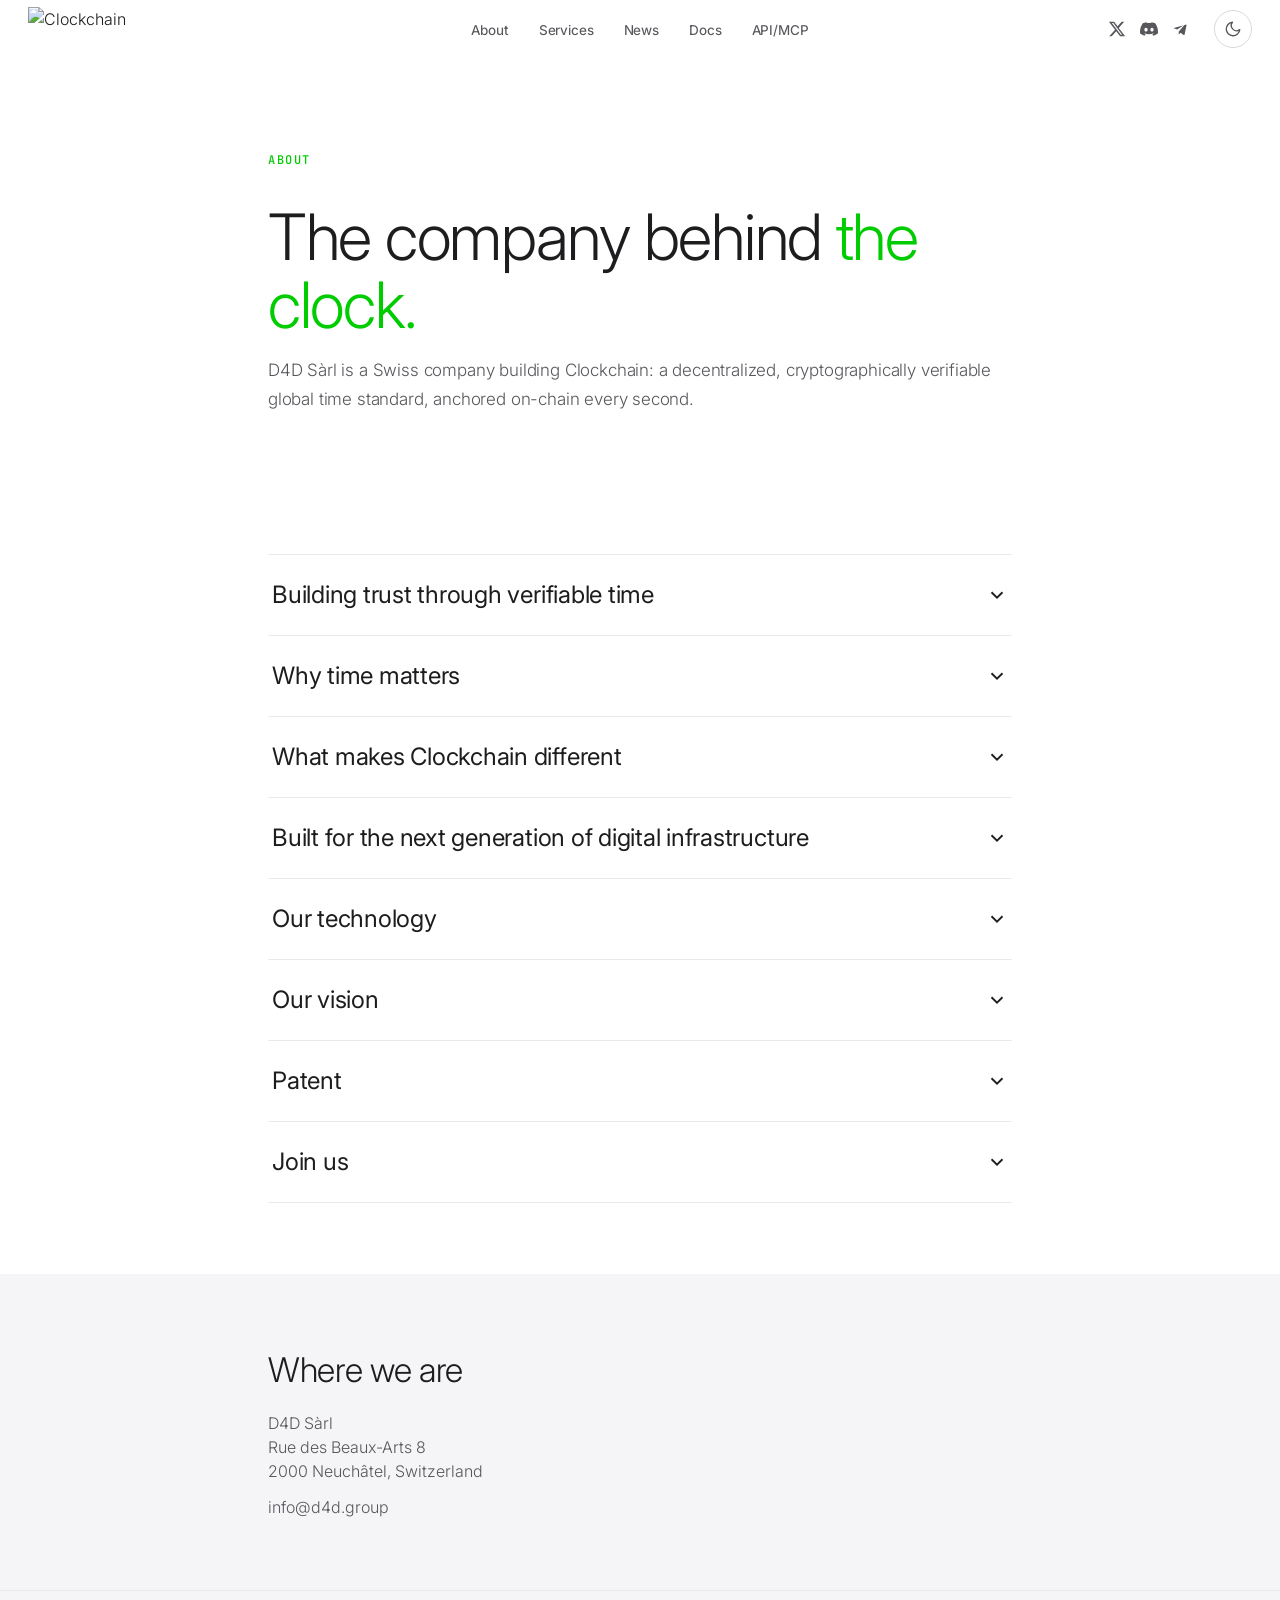
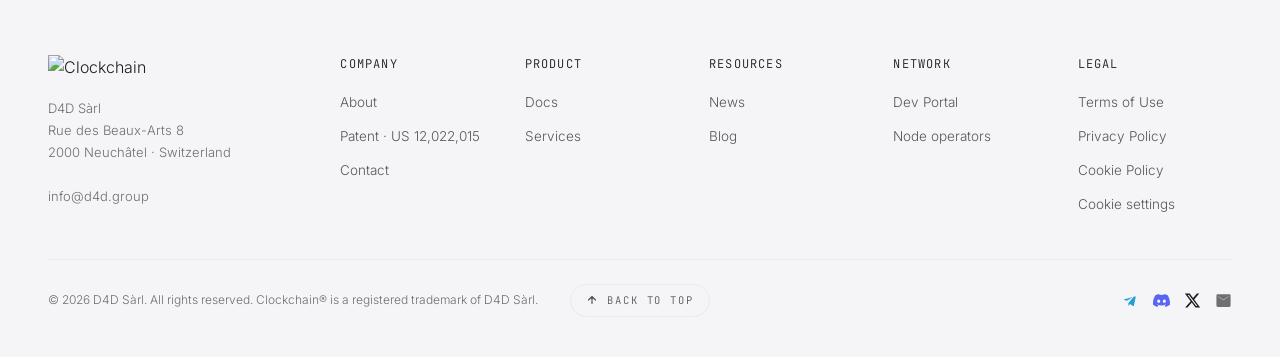
==== about.html @ 9542631b "Mobile: theme toggle moves into hamburger menu (header button hidden <861px, synced menu row above s" ====
<!DOCTYPE html>
<html lang="en" data-variant="daylight" data-accent="bright" data-font="inter" data-bodyfont="inter" data-headweight="light" data-bodyweight="light" data-density="comfortable">
<head>
  <meta charset="UTF-8" />
  <meta name="viewport" content="width=device-width, initial-scale=1.0" />
  <title>About · Clockchain</title>
  <meta name="description" content="About D4D Sàrl and Clockchain: a Swiss company building the world's first verifiable global time network. Patent US 12,022,015." />
  <link rel="icon" type="image/png" sizes="32x32" href="assets/favicon-32.png" />
  <link rel="icon" type="image/png" sizes="512x512" href="assets/favicon-512.png" />
  <link rel="apple-touch-icon" href="assets/apple-touch-icon.png" />
  <link rel="preconnect" href="https://fonts.googleapis.com" />
  <link rel="preconnect" href="https://fonts.gstatic.com" crossorigin />
  <link href="https://fonts.googleapis.com/css2?family=Space+Grotesk:wght@400;500;600;700&family=Inter:wght@100;200;300;400;500;600&family=JetBrains+Mono:wght@400;500&display=swap" rel="stylesheet" />
  <link rel="stylesheet" href="styles.css?v=3" />
  <link rel="stylesheet" href="site.css?v=16" />
  <script>window.CC_GA_ID = 'G-56GW11EBX3';</script>
  <script>(function(){try{var t=localStorage.getItem('cc-theme');if(t==='eclipse'||t==='daylight'){document.documentElement.setAttribute('data-variant',t);}}catch(e){}})();</script>

</head>
<body>

  <a class="skip-link" href="#main-content">Skip to main content</a>

  <div id="site-nav"></div>

  <main id="main-content" tabindex="-1">

    <section class="about-hero">
      <div class="container">
        <span class="tag">About</span>
        <h1>The company behind <em>the clock.</em></h1>
        <p class="body-lg">D4D Sàrl is a Swiss company building Clockchain: a decentralized, cryptographically verifiable global time standard, anchored on-chain every second.</p>
      </div>
    </section>

    <!-- ===== ABOUT: expandable sections (R2 #11, from About Clockchain.docx) ===== -->
    <section class="about-acc-wrap reveal">
      <div class="container">
        <div class="about-acc-list">

          <details class="about-acc">
            <summary><span class="about-acc-title">Building trust through verifiable time</span><svg class="about-acc-chev" viewBox="0 0 24 24" aria-hidden="true"><path d="M6 9l6 6 6-6"/></svg></summary>
            <div class="about-acc-body">
              <p class="lead">Every digital system depends on one assumption: that time is accurate.</p>
              <p>From financial transactions and AI decision-making to digital evidence and smart contract execution, timestamps determine the order of events, establish accountability, and enable trust. Yet today's digital infrastructure relies on fragmented and often unverifiable time sources that can drift, be manipulated, or become inconsistent across systems.</p>
              <p>Clockchain was created to solve this challenge.</p>
              <p>Clockchain is pioneering a new category of digital infrastructure: a decentralized, blockchain-based global time network that provides a cryptographically verifiable, independently auditable proof of time. By combining multiple trusted global time references with decentralized consensus, Clockchain creates a resilient, tamper-resistant time standard that organizations can trust for their most critical applications.</p>
              <p>Our mission is simple: to establish a universally trusted standard for verifiable time.</p>
            </div>
          </details>

          <details class="about-acc">
            <summary><span class="about-acc-title">Why time matters</span><svg class="about-acc-chev" viewBox="0 0 24 24" aria-hidden="true"><path d="M6 9l6 6 6-6"/></svg></summary>
            <div class="about-acc-body">
              <p class="lead">Nearly every digital interaction depends on the integrity of time.</p>
              <p>Every financial trade, AI decision, software log, blockchain transaction, sensor reading, and legal record relies on timestamps to determine when something occurred. If those timestamps are inaccurate, inconsistent, or vulnerable to manipulation, the integrity of the entire system can be compromised.</p>
              <p>Traditional timestamping methods often depend on centralized servers or individual system clocks. These approaches can introduce inconsistencies, create single points of failure, and make independent verification difficult.</p>
              <p>As artificial intelligence, autonomous systems, digital finance, and interconnected infrastructure continue to expand, trustworthy time is becoming as fundamental as secure identity and reliable networking.</p>
              <p>Clockchain was built to provide that foundation.</p>
            </div>
          </details>

          <details class="about-acc">
            <summary><span class="about-acc-title">What makes Clockchain different</span><svg class="about-acc-chev" viewBox="0 0 24 24" aria-hidden="true"><path d="M6 9l6 6 6-6"/></svg></summary>
            <div class="about-acc-body">
              <p class="lead">Clockchain introduces a new approach to trusted time.</p>
              <p>Rather than relying on a single authority, Clockchain continuously aggregates multiple independent, trusted time sources and establishes a unified network time through decentralized consensus. The resulting timestamp is permanently recorded on the Clockchain Network, creating an immutable and independently verifiable proof of when an event occurred.</p>
              <p>This approach delivers:</p>
              <ul class="about-list">
                <li>Independent verification of time</li>
                <li>Tamper-resistant timestamp records</li>
                <li>Cryptographic proof of event ordering</li>
                <li>High availability through decentralized architecture</li>
                <li>Transparent, auditable historical records</li>
                <li>A common time reference across organizations and jurisdictions</li>
              </ul>
              <p>Clockchain is designed to complement, not replace, existing time synchronization technologies by adding a layer of verifiable trust.</p>
            </div>
          </details>

          <details class="about-acc">
            <summary><span class="about-acc-title">Built for the next generation of digital infrastructure</span><svg class="about-acc-chev" viewBox="0 0 24 24" aria-hidden="true"><path d="M6 9l6 6 6-6"/></svg></summary>
            <div class="about-acc-body">
              <p class="lead">Verifiable time has applications across virtually every industry where trust, ordering, and auditability matter.</p>
              <p>Clockchain is designed to support:</p>
              <ul class="about-list about-list-2">
                <li>Artificial Intelligence and autonomous agents</li>
                <li>Financial services and capital markets</li>
                <li>Blockchain and Web3 applications</li>
                <li>Smart contract scheduling and execution</li>
                <li>Digital asset authentication</li>
                <li>Enterprise audit and compliance</li>
                <li>Critical infrastructure</li>
                <li>Robotics and industrial automation</li>
                <li>Internet of Things (IoT)</li>
                <li>Cybersecurity and digital forensics</li>
                <li>Government and public sector systems</li>
                <li>Supply chain and logistics</li>
              </ul>
              <p>As regulatory requirements continue to evolve, organizations are increasingly expected to maintain accurate records, traceability, and reliable audit evidence. Clockchain helps strengthen those capabilities by providing independently verifiable timestamps that can enhance existing logging and recordkeeping systems.</p>
            </div>
          </details>

          <details class="about-acc">
            <summary><span class="about-acc-title">Our technology</span><svg class="about-acc-chev" viewBox="0 0 24 24" aria-hidden="true"><path d="M6 9l6 6 6-6"/></svg></summary>
            <div class="about-acc-body">
              <p class="lead">Clockchain's patented technology combines decentralized consensus with trusted global time references to produce a continuously verifiable network time.</p>
              <p>Key capabilities include:</p>
              <ul class="about-list">
                <li>Blockchain-based proof of time</li>
                <li>Timestamp generation every second</li>
                <li>Immutable Layer 2 event logging</li>
                <li>APIs for enterprise integration</li>
                <li>Smart contract scheduling</li>
                <li>Scalable architecture for high-volume timestamp verification</li>
                <li>Cryptographically verifiable audit records</li>
              </ul>
              <p>Together, these capabilities enable developers and enterprises to incorporate trusted time directly into their applications and workflows.</p>
            </div>
          </details>

          <details class="about-acc">
            <summary><span class="about-acc-title">Our vision</span><svg class="about-acc-chev" viewBox="0 0 24 24" aria-hidden="true"><path d="M6 9l6 6 6-6"/></svg></summary>
            <div class="about-acc-body">
              <p class="lead">The internet standardized communication. Blockchains standardized decentralized trust. Clockchain seeks to standardize verifiable time.</p>
              <p>We believe trustworthy time will become foundational infrastructure for the next generation of AI, finance, autonomous systems, and digital governance. As these technologies become more interconnected, organizations will require a shared, independently verifiable understanding of when events occurred, not simply a timestamp generated by an individual device or server, but one that can be validated long after the event itself.</p>
              <p>Our vision is a digital world in which every critical event can be independently verified&mdash;when it happened and in what order.</p>
            </div>
          </details>

          <details class="about-acc" id="patent">
            <summary><span class="about-acc-title">Patent</span><svg class="about-acc-chev" viewBox="0 0 24 24" aria-hidden="true"><path d="M6 9l6 6 6-6"/></svg></summary>
            <div class="about-acc-body">
              <p>Clockchain's method for producing a verifiable, immutable, blockchain-native time standard is patented.</p>
              <div class="patent-card">
                <div><span class="cw-label">United States Patent</span><span class="mono">US 12,022,015</span></div>
                <div><span class="cw-label">Title</span><span>Method for distributed and secure timekeeping</span></div>
                <div><span class="cw-label">Granted</span><span>June 2024</span></div>
              </div>
            </div>
          </details>

          <details class="about-acc">
            <summary><span class="about-acc-title">Join us</span><svg class="about-acc-chev" viewBox="0 0 24 24" aria-hidden="true"><path d="M6 9l6 6 6-6"/></svg></summary>
            <div class="about-acc-body">
              <p>Whether you're building AI systems, financial platforms, blockchain applications, enterprise software, or mission-critical infrastructure, Clockchain provides the confidence that comes from knowing not only what happened, but exactly when it happened.</p>
              <p>We invite developers, enterprises, researchers, validators, and technology partners to join us as we build the future of trusted digital time.</p>
              <p class="about-join-cta"><a class="btn btn-primary" href="#" data-contact>Talk to the team<svg viewBox="0 0 24 24" aria-hidden="true"><path d="M5 12h14M13 6l6 6-6 6"/></svg></a></p>
            </div>
          </details>

        </div>
      </div>
    </section>

    <section class="about-band alt reveal">
      <div class="container">
        <h2>Where we are</h2>
        <p>D4D Sàrl<br />Rue des Beaux-Arts 8<br />2000 Neuchâtel, Switzerland</p>
        <p><a href="mailto:info@d4d.group">info@d4d.group</a></p>
      </div>
    </section>

  </main>

  <div id="site-footer"></div>

  <script src="components.js?v=2"></script>
  <script src="app.js?v=3"></script>
  <script src="contact.js?v=1"></script>
  <script src="consent.js?v=1"></script>
  <script>(function(){function openHash(){if(!location.hash)return;var el=document.getElementById(location.hash.slice(1));if(el&&el.tagName==='DETAILS'){el.open=true;el.scrollIntoView();}}openHash();window.addEventListener('hashchange',openHash);})();</script>
</body>
</html>
---- styles.css ----
/* ============================================================
   Clockchain — Merged
   Reference site's clean Apple-style layout & spacing
   + Clockchain brand (green marks, real content)
   Variant-aware: daylight (light) / eclipse (dark) / hybrid
   ============================================================ */

*,*::before,*::after{box-sizing:border-box;margin:0;padding:0;}

:root{
  /* ---- Brand constants ---- */
  --brand-green:#00cc00;            /* Clockchain logo mark green (matches assets/clockchain-logo) */
  --forest:#2d7a4f;                 /* reference refined green */
  --forest-mid:#3a9e65;

  /* ---- Accent (overridable by data-accent) ---- */
  --accent:var(--brand-green);
  --accent-soft:color-mix(in oklab, var(--accent), transparent 90%);
  --accent-line:color-mix(in oklab, var(--accent), transparent 70%);

  /* ---- Compatibility aliases (used by blog article page) ---- */
  --acc:var(--accent);
  --bg-elev:var(--surface-2);

  /* ---- Type (overridable by data-font) ---- */
  --f-display:'Space Grotesk', ui-sans-serif, system-ui, sans-serif;
  --f-body:'Inter', ui-sans-serif, system-ui, sans-serif;
  --f-mono:'JetBrains Mono', ui-monospace, 'SF Mono', Menlo, monospace;

  /* ---- Section rhythm (overridable by data-density) ---- */
  --band:clamp(72px,8vw,120px);
  --band-sm:clamp(48px,5.5vw,76px);

  /* ---- DAYLIGHT palette (default) ---- */
  --bg:#ffffff;
  --bg-alt:#f5f5f7;
  --surface:#ffffff;
  --surface-2:#f5f5f7;
  --ink:#1d1d1f;                    /* dark-band background */
  --fg:#1d1d1f;
  --fg-2:#6e6e73;
  --fg-3:#86868b;
  --line:#e9e9ee;
  --line-2:#d8d8df;
  --grid-line:rgba(0,0,0,0.035);
  --shadow:0 1px 2px rgba(0,0,0,.04), 0 12px 40px -24px rgba(0,0,0,.25);
  --glass:rgba(255,255,255,0.72);
  --globe-grid:var(--accent);
  --globe-line:var(--accent);
  --globe-land:#5aa5e1;
  --globe-base:#1d1d1f;
  color-scheme:light;
}

/* ===== Accent options ===== */
:root[data-accent="bright"]{ --accent:var(--brand-green); }   /* exact logo green #00cc00 (bright) */
:root[data-accent="forest"]{ --accent:#0a9d44; }              /* slightly darker, refined green (default) */
:root[data-accent="emerald"]{ --accent:#0a9d6e; }             /* deeper emerald */

/* ===== Font options ===== */
:root[data-font="grotesk"]{ --f-display:'Space Grotesk', ui-sans-serif, system-ui, sans-serif; }
:root[data-font="inter"]{   --f-display:'Inter', ui-sans-serif, system-ui, sans-serif; }
:root[data-bodyfont="inter"]{   --f-body:'Inter', ui-sans-serif, system-ui, sans-serif; }
:root[data-bodyfont="grotesk"]{ --f-body:'Space Grotesk', ui-sans-serif, system-ui, sans-serif; }

/* ===== Body weight (Tweaks): Regular / Light / Thin — body copy only ===== */
:root[data-bodyweight="thin"]  p,
:root[data-bodyweight="thin"]  li,
:root[data-bodyweight="thin"]  body{ font-weight:100 !important; }
:root[data-bodyweight="light"] p,
:root[data-bodyweight="light"] li,
:root[data-bodyweight="light"] body{ font-weight:300 !important; }

/* ===== Headline weight (Tweaks): Regular / Light / Thin — headings only ===== */
:root[data-headweight="thin"]  h1, :root[data-headweight="thin"]  h2,
:root[data-headweight="thin"]  h3, :root[data-headweight="thin"]  h4,
:root[data-headweight="thin"]  h5, :root[data-headweight="thin"]  h6,
:root[data-headweight="thin"]  .h2, :root[data-headweight="thin"]  .hero-title,
:root[data-headweight="thin"]  .feature-cell-title, :root[data-headweight="thin"]  .step-title,
:root[data-headweight="thin"]  .svc-q, :root[data-headweight="thin"]  .pg-teaser-title{ font-weight:100 !important; }
:root[data-headweight="light"] h1, :root[data-headweight="light"] h2,
:root[data-headweight="light"] h3, :root[data-headweight="light"] h4,
:root[data-headweight="light"] h5, :root[data-headweight="light"] h6,
:root[data-headweight="light"] .h2, :root[data-headweight="light"] .hero-title,
:root[data-headweight="light"] .feature-cell-title, :root[data-headweight="light"] .step-title,
:root[data-headweight="light"] .svc-q, :root[data-headweight="light"] .pg-teaser-title{ font-weight:300 !important; }

/* ===== Density ===== */
:root[data-density="compact"]{ --band:clamp(52px,5.5vw,84px); --band-sm:clamp(36px,4vw,56px); }
:root[data-density="airy"]{ --band:clamp(96px,11vw,168px); --band-sm:clamp(64px,7vw,104px); }

/* ===== ECLIPSE palette (dark) ===== */
:root[data-variant="eclipse"]{
  --bg:oklch(0.13 0.012 150);
  --bg-alt:oklch(0.16 0.013 150);
  --surface:oklch(0.18 0.013 150);
  --surface-2:oklch(0.21 0.014 150);
  --ink:oklch(0.08 0.012 150);
  --fg:oklch(0.97 0.005 145);
  --fg-2:oklch(0.74 0.01 145);
  --fg-3:oklch(0.56 0.012 145);
  --line:oklch(1 0 0 / 0.09);
  --line-2:oklch(1 0 0 / 0.16);
  --grid-line:rgba(255,255,255,0.04);
  --shadow:0 1px 2px rgba(0,0,0,.4), 0 24px 60px -30px rgba(0,0,0,.8);
  --glass:oklch(0.2 0.013 150 / 0.6);
  --globe-grid:#3a4a44;
  --globe-land:#4f7d68;
  --globe-base:#0a0a0a;
  --accent:var(--brand-green);
  color-scheme:dark;
}
:root[data-variant="eclipse"][data-accent="forest"]{ --accent:#1fb55a; }
:root[data-variant="eclipse"][data-accent="emerald"]{ --accent:#1fc78c; }

/* ===== HYBRID: light base, but statement + how-it-works + sectors go dark (true blend) ===== */
:root[data-hybrid] .statement,
:root[data-hybrid] .how,
:root[data-hybrid] .sectors{
  --bg:var(--ink);--bg-alt:var(--ink);--surface:rgba(255,255,255,0.04);
  --fg:#fff;--fg-2:rgba(255,255,255,0.62);--fg-3:rgba(255,255,255,0.42);
  --line:rgba(255,255,255,0.1);--line-2:rgba(255,255,255,0.16);
  background:var(--ink);color:#fff;
}
:root[data-hybrid] .statement p .muted,
:root[data-hybrid] .how .h2 em{color:var(--accent);}

/* ===== EMBED MODE: fixed hero height so the document height can't feed back into the iframe height (compare view) ===== */
:root[data-embed] .hero{min-height:0;height:720px;}

html{scroll-behavior:smooth;}
body{
  font-family:var(--f-body);
  background:var(--bg);
  color:var(--fg);
  -webkit-font-smoothing:antialiased;
  overflow-x:hidden;
  line-height:1.5;
  transition:background .4s ease, color .4s ease;
}
a{color:inherit;text-decoration:none;}
img,svg{display:block;max-width:100%;}
::selection{background:var(--accent);color:#fff;}

/* ============ Skip link (WCAG 2.4.1 Bypass Blocks) ============ */
.skip-link{
  position:fixed;
  top:14px;left:14px;
  /* fully off-screen above the viewport (incl. its own height + the 14px gap),
     but still focusable — not display:none / visibility:hidden */
  transform:translateY(calc(-100% - 28px));
  z-index:2000;
  padding:11px 20px;
  font-family:var(--f-display);
  font-size:14px;font-weight:600;letter-spacing:-0.01em;
  color:#fff;background:var(--accent);
  border-radius:10px;
  /* no shadow in the hidden state so nothing bleeds below the top edge */
  transition:transform .18s ease;
}
.skip-link:focus,
.skip-link:focus-visible{
  transform:translateY(0);
  box-shadow:0 8px 24px rgba(0,0,0,0.28);
  outline:2px solid #fff;outline-offset:2px;
}
/* main is a programmatic focus target only — no persistent focus ring */
main:focus{outline:none;}

/* ============ Scroll progress indicator ============ */
.scroll-progress{
  position:fixed;top:0;left:0;
  height:3px;width:100%;
  transform:scaleX(0);
  transform-origin:0 50%;
  background:var(--accent);
  z-index:3000;
  pointer-events:none;        /* never traps clicks / focus */
  will-change:transform;
}
@media (prefers-reduced-motion: no-preference){
  .scroll-progress{transition:transform .08s linear;}
}

/* ============ Layout ============ */
.container{max-width:1080px;margin:0 auto;padding:0 48px;}
.container-wide{max-width:1320px;margin:0 auto;padding:0 48px;}
section{width:100%;}

/* ============ NAV ============ */
.nav{
  position:fixed;top:0;left:0;right:0;z-index:200;
  height:58px;
  background:transparent;
  border-bottom:1px solid transparent;
  box-shadow:none;
  display:flex;align-items:center;justify-content:space-between;
  padding:0 28px;
  transition:background .4s ease, border-color .4s ease, box-shadow .4s ease, backdrop-filter .4s ease;
}
.nav.scrolled{
  background:color-mix(in oklab, var(--bg), transparent 20%);
  backdrop-filter:saturate(190%) blur(26px);
  -webkit-backdrop-filter:saturate(190%) blur(26px);
  border-bottom:1px solid color-mix(in oklab, var(--fg), transparent 90%);
  box-shadow:inset 0 1px 0 rgba(255,255,255,0.5), 0 10px 30px -18px rgba(0,0,0,0.45);
}
.nav-logo{display:flex;align-items:center;gap:9px;}
.nav-logo img{height:44px;width:auto;filter:none;transition:filter .4s ease;}
/* logo inverts to white only in dark eclipse mode */
:root[data-variant="eclipse"] .nav-logo img{filter:brightness(0) invert(1);}
:root[data-variant="eclipse"] .nav.scrolled .nav-logo img{filter:brightness(0) invert(1);}
.nav-links{
  display:flex;align-items:center;gap:30px;list-style:none;
  position:absolute;left:50%;transform:translateX(-50%);
}
.nav-links a{
  font-size:13.5px;font-weight:450;
  color:var(--fg-2);letter-spacing:-0.01em;
  text-shadow:none;
  transition:color .2s, text-shadow .2s;
}
.nav-links a:hover{color:var(--fg);}
/* light text over the dark eclipse page */
:root[data-variant="eclipse"] .nav:not(.scrolled) .nav-links a{color:rgba(255,255,255,0.86);}
:root[data-variant="eclipse"] .nav:not(.scrolled) .nav-links a:hover{color:#fff;}
/* light nav text while sitting over the dark video hero (top of page, before scroll);
   reverts to the default dark links once .scrolled (over the white page) */
.nav:not(.scrolled) .nav-links a{
  color:var(--fg-2);
  text-shadow:none;
}
.nav:not(.scrolled) .nav-links a:hover{color:var(--fg);}
.nav-right{display:flex;align-items:center;gap:18px;}

/* ===== Connect dropdown (replaces the loose social icons) ===== */
.nav-connect{position:relative;display:flex;align-items:center;}
.nav-connect-trigger{
  display:inline-flex;align-items:center;gap:6px;
  font-family:inherit;font-size:13.5px;font-weight:450;letter-spacing:-0.01em;
  color:var(--fg-2);background:transparent;cursor:pointer;
  border:0.5px solid var(--line-2);
  padding:7px 12px;border-radius:980px;
  transition:background .18s ease,color .18s ease,border-color .18s ease;
}
.nav-connect-trigger:hover{background:var(--bg-alt);color:var(--fg);}
.nav-connect-trigger .cx-chev{
  width:13px;height:13px;stroke:currentColor;fill:none;stroke-width:2.2;
  transition:transform .2s ease;
}
.nav-connect-trigger[aria-expanded="true"] .cx-chev{transform:rotate(180deg);}
.nav-connect-trigger[aria-expanded="true"]{background:var(--bg-alt);color:var(--fg);}
/* keep the trigger legible over the dark eclipse hero before scroll */
:root[data-variant="eclipse"] .nav:not(.scrolled) .nav-connect-trigger{
  color:rgba(255,255,255,0.86);border-color:rgba(255,255,255,0.24);
}
:root[data-variant="eclipse"] .nav:not(.scrolled) .nav-connect-trigger:hover{background:rgba(255,255,255,0.1);color:#fff;}

.nav-connect-menu{
  position:absolute;top:calc(100% + 8px);right:0;width:228px;
  background:var(--surface);border:0.5px solid var(--line-2);border-radius:14px;
  padding:6px;box-shadow:var(--shadow);
  display:flex;flex-direction:column;gap:2px;
  opacity:0;visibility:hidden;transform:translateY(-6px);
  transition:opacity .18s ease,transform .18s ease,visibility .18s;
  z-index:210;
}
.nav-connect.open .nav-connect-menu{opacity:1;visibility:visible;transform:none;}
.cx-item{
  display:flex;align-items:center;gap:10px;
  padding:9px 10px;border-radius:9px;
  color:var(--fg);text-decoration:none;
  transition:background .15s ease;
}
.cx-item:hover,.cx-item:focus-visible{background:var(--bg-alt);outline:none;}
.cx-item:focus-visible{box-shadow:0 0 0 2px var(--accent);}
.cx-ico{display:inline-flex;align-items:center;justify-content:center;width:20px;height:20px;flex:0 0 auto;}
.cx-ico svg{width:18px;height:18px;}
/* Community — emphasized */
.cx-community{background:rgba(0,198,39,0.10);}
.cx-community:hover,.cx-community:focus-visible{background:rgba(0,198,39,0.16);}
.cx-community .cx-ico svg{fill:none;stroke:#00A521;stroke-width:2;width:19px;height:19px;}
.cx-text{display:flex;flex-direction:column;line-height:1.25;}
.cx-title{font-size:13.5px;font-weight:500;color:var(--fg);}
.cx-sub{font-size:11.5px;color:var(--fg-3);}
.cx-divider{height:0.5px;background:var(--line-2);margin:4px 6px;}
/* social rows */
.cx-social .cx-label{font-size:13.5px;font-weight:450;color:var(--fg);flex:1 1 auto;}
.cx-social .cx-ico svg{fill:currentColor;}
.cx-x .cx-ico{color:var(--fg);}
.cx-discord .cx-ico{color:#4D5EEA;}
.cx-telegram .cx-ico{color:#1796D0;}
.cx-ext{width:13px;height:13px;stroke:var(--fg-3);fill:none;stroke-width:2;flex:0 0 auto;}

.nav-cta{
  display:inline-flex;align-items:center;gap:6px;
  font-size:13px;font-weight:500;
  color:#fff;background:var(--accent);
  padding:8px 16px;border-radius:980px;
  transition:transform .18s ease, filter .18s ease;
}
.nav-cta:hover{transform:translateY(-1px);filter:brightness(1.06);}
.nav-cta svg{width:13px;height:13px;stroke:currentColor;fill:none;stroke-width:2.4;}
/* ===== theme toggle (injected by app.js) ===== */
.nav-theme{display:inline-flex;align-items:center;justify-content:center;width:38px;height:38px;padding:0;border:1px solid var(--line-2);border-radius:50%;background:transparent;color:var(--fg-2);cursor:pointer;transition:color .2s ease,border-color .2s ease,background .2s ease;flex:0 0 auto;}
.nav-theme:hover{color:var(--fg);border-color:var(--accent);background:var(--accent-soft);}
.nav-theme svg{width:18px;height:18px;fill:none;stroke:currentColor;stroke-width:1.8;stroke-linecap:round;stroke-linejoin:round;}
.nav-theme svg circle{fill:none;}
:root[data-variant="eclipse"] .nav:not(.scrolled) .nav-theme{color:rgba(255,255,255,0.86);border-color:rgba(255,255,255,0.22);}
:root[data-variant="eclipse"] .nav:not(.scrolled) .nav-theme:hover{color:#fff;border-color:rgba(255,255,255,0.4);}
/* ===== use-case Go Now button row (R2 #6-8) ===== */
.uc-go-row{margin-top:16px;}
/* ===== mobile hamburger button ===== */
.nav-burger{display:none;width:42px;height:42px;border:none;background:transparent;cursor:pointer;flex-direction:column;align-items:center;justify-content:center;gap:5px;padding:0;-webkit-tap-highlight-color:transparent;}
.nav-burger span{display:block;width:22px;height:2px;border-radius:2px;background:var(--fg);transition:transform .3s ease, opacity .2s ease, background .3s ease;}
.nav:not(.scrolled) .nav-burger span{background:var(--fg);box-shadow:none;}
:root[data-variant="eclipse"] .nav-burger span{background:#fff;}
body.menu-open .nav-burger span{background:#fff;box-shadow:none;}
body.menu-open .nav-burger span:nth-child(1){transform:translateY(7px) rotate(45deg);}
body.menu-open .nav-burger span:nth-child(2){opacity:0;}
body.menu-open .nav-burger span:nth-child(3){transform:translateY(-7px) rotate(-45deg);}

/* ===== full-screen mobile menu ===== */
.mobile-menu{
  position:fixed;inset:0;z-index:190;
  display:flex;flex-direction:column;align-items:center;justify-content:center;
  background:color-mix(in oklab, var(--ink), transparent 3%);
  -webkit-backdrop-filter:blur(10px);backdrop-filter:blur(10px);
  opacity:0;visibility:hidden;transform:translateY(-8px);
  transition:opacity .3s ease, transform .3s ease, visibility .3s;
  padding:84px 28px 44px;
}
body.menu-open .mobile-menu{opacity:1;visibility:visible;transform:none;}
.mm-links{display:flex;flex-direction:column;align-items:center;gap:4px;width:100%;}
.mm-links a{
  font-family:var(--f-display);font-size:clamp(26px,8vw,34px);font-weight:600;letter-spacing:-0.02em;
  color:#fff;padding:11px 16px;line-height:1.1;opacity:0.92;transition:color .2s, opacity .2s;
}
.mm-links a:hover,.mm-links a:active{color:var(--accent);opacity:1;}
.mm-cta{
  margin-top:30px;display:inline-flex;align-items:center;justify-content:center;gap:8px;
  font-size:16px;font-weight:600;color:#fff;background:var(--accent);
  width:min(360px,100%);min-height:54px;border-radius:980px;
}
.mm-cta svg{width:15px;height:15px;stroke:currentColor;fill:none;stroke-width:2.4;}
.mm-socials{display:flex;gap:18px;margin-top:36px;order:0;}
.mm-socials a{color:rgba(255,255,255,0.72);width:46px;height:46px;display:flex;align-items:center;justify-content:center;border-radius:50%;border:1px solid rgba(255,255,255,0.14);transition:color .2s,border-color .2s;}
.mm-socials a:hover{color:#fff;border-color:rgba(255,255,255,0.4);}
.mm-socials svg{width:21px;height:21px;fill:currentColor;}
.mm-theme{
  margin-top:30px;display:inline-flex;align-items:center;justify-content:center;gap:10px;
  font-size:15px;font-weight:600;color:rgba(255,255,255,0.85);
  background:transparent;border:1px solid rgba(255,255,255,0.2);border-radius:980px;
  padding:0 26px;min-height:48px;cursor:pointer;-webkit-tap-highlight-color:transparent;
  transition:color .2s,border-color .2s;
}
.mm-theme:hover,.mm-theme:active{color:#fff;border-color:rgba(255,255,255,0.45);}
.mm-theme svg{width:18px;height:18px;fill:none;stroke:currentColor;stroke-width:1.8;stroke-linecap:round;stroke-linejoin:round;}
.mm-theme svg circle{fill:none;}

@media(max-width:860px){
  .nav-links{display:none;}
  .nav-connect{display:none;}
  .nav-cta{display:none;}
  .nav-burger{display:flex;}
  .nav-theme{display:none;}
}
@media(min-width:861px){
  .mobile-menu{display:none;}
}

/* ============ HERO (orbital-logo animation over a light horizon) ============ */
.hero{
  padding-top:58px;
  min-height:100vh;
  display:flex;align-items:center;
  position:relative;overflow:hidden;
  background:#070b0a;
  isolation:isolate;
}
/* orbital-logo variant: light surface so the green spheres, black Earth and line-burst read */
.hero--orbit{
  background:
    radial-gradient(120% 80% at 50% 42%, #ffffff 0%, #ffffff 52%, #f3f5f4 100%);
}
/* full-bleed canvas behind the hero text; never blocks clicks */
.hero-orbit-canvas{
  position:absolute;inset:0;z-index:0;
  width:100%;height:100%;display:block;
  pointer-events:none;user-select:none;
}
/* video fills the hero, day-to-night loop */
.hero-video{
  position:absolute;inset:0;z-index:0;
  width:100%;height:100%;object-fit:cover;object-position:53% 35%;
  pointer-events:none;user-select:none;
}
/* mobile still poster (shown instead of the autoplay video on small screens) */
.hero-poster{
  position:absolute;inset:0;z-index:0;display:none;
  background:#070b0a url("assets/hero-poster.jpg?v=2") 53% 35% / cover no-repeat;
  pointer-events:none;user-select:none;
}
/* readability scrim — darker top (statement) & bottom (blends into dark ticker) */
.hero-scrim{
  position:absolute;inset:0;z-index:1;pointer-events:none;
  background:
    linear-gradient(180deg,
      rgba(7,11,10,0.86) 0%,
      rgba(7,11,10,0.62) 22%,
      rgba(7,11,10,0.28) 44%,
      rgba(7,11,10,0.14) 60%,
      rgba(7,11,10,0.46) 82%,
      rgba(7,11,10,0.92) 100%);
}
/* ===== HERO STATEMENT (light text over the video, top-center) ===== */
.hero-statement{
  position:absolute;top:clamp(120px,17vh,190px);left:50%;transform:translateX(-50%);
  z-index:2;width:min(920px,86%);text-align:center;pointer-events:auto;
}
.hero-statement p{
  font-family:var(--f-display);
  font-size:clamp(20px,2.5vw,34px);font-weight:500;line-height:1.34;letter-spacing:-0.02em;
  color:#ffffff;text-wrap:balance;
  text-shadow:0 2px 20px rgba(0,0,0,0.85), 0 1px 3px rgba(0,0,0,0.9), 0 0 1px rgba(0,0,0,0.8);
}
.hero-statement .hs-em{color:var(--brand-green);}
/* orbital-logo hero: dark text on the light horizon (overrides the video-hero light text) */
.hero-statement .hero-title{
  font-family:var(--f-display);
  font-size:clamp(24px,3.6vw,52px);font-weight:600;line-height:1.06;letter-spacing:-0.03em;
  color:var(--fg);margin:0 0 18px;text-wrap:balance;
}
.hero--orbit .hero-title{
  text-shadow:0 1px 0 rgba(255,255,255,0.9), 0 2px 22px rgba(255,255,255,0.85);
}
.hero-title .hs-em{color:#00cc00;}
.hero--orbit .hero-statement p{
  color:var(--fg-2);
  font-size:clamp(17px,1.9vw,24px);font-weight:400;
  text-shadow:0 1px 0 rgba(255,255,255,0.9), 0 2px 18px rgba(255,255,255,0.85);
}
.hero--orbit .hero-statement .hs-em{color:var(--accent);}
.hero--orbit .hero-statement .hero-cta-help{
  color:var(--fg-2);
  text-shadow:0 1px 0 rgba(255,255,255,0.85);
}
.hero--orbit .hero-scroll{color:var(--fg-3);}
.hero--orbit .scroll-line{background:linear-gradient(var(--fg-3),transparent);}
/* orbital hero CTA moved to the nav (replacing Contact); the in-hero button was removed
   so it no longer overlaps the green Sun. Override kept minimal below. */
.hero--orbit .hero-statement .hero-cta-help{
  color:var(--fg-2);
  text-shadow:0 0 10px rgba(255,255,255,0.95), 0 0 4px rgba(255,255,255,0.95), 0 1px 0 rgba(255,255,255,0.9);
}

/* scroll hint reads light over the video */
.hero .hero-scroll{color:rgba(255,255,255,0.7);}
.hero .scroll-line{background:linear-gradient(rgba(255,255,255,0.7),transparent);}

/* ===== INTRO (headline + copy on the left, globe on the right) ===== */
.hero-intro{
  min-height:100vh;
  display:grid;grid-template-columns:1.05fr 0.95fr;align-items:center;
  position:relative;overflow:hidden;
  background:var(--bg);
}
/* indent only the copy column to the section rail; the globe column keeps the full right side */
.hero-intro-inner{position:relative;z-index:2;padding:80px 0;max-width:620px;margin-left:max(48px, calc((100vw - 1520px) / 2 + 48px));}
.hero-intro h1{
  font-family:var(--f-display);
  font-size:clamp(24px,3.6vw,52px);
  font-weight:600;line-height:0.99;letter-spacing:-0.04em;
  color:var(--fg);margin:24px 0 26px;text-wrap:balance;
}
.hero-intro h1 .muted{color:var(--accent);}
.hero-intro .hero-sub{max-width:360px;margin-bottom:26px;}
/* ===== Hero focal CTA (sits over the video, beneath the statement) ===== */
.hero-statement .hero-cta{
  margin-top:34px;display:flex;flex-direction:column;align-items:center;
  pointer-events:auto;  /* re-enable clicks (statement block is pointer-events:none) */
}
.hero-cta-btn.btn{
  font-size:16px;font-weight:600;letter-spacing:-0.01em;
  padding:15px 32px;color:#fff;
  background:var(--brand-green);
  box-shadow:
    0 10px 26px -10px color-mix(in oklab, var(--brand-green), transparent 32%),
    0 3px 8px -3px rgba(0,0,0,0.45);
  transition:transform .24s cubic-bezier(.2,.8,.2,1), box-shadow .24s ease, filter .2s ease;
}
.hero-cta-btn.btn svg{width:17px;height:17px;transition:transform .24s cubic-bezier(.2,.8,.2,1);}
.hero-cta-btn.btn:hover{
  transform:translateY(-2px);filter:brightness(1.06);
  background:var(--brand-green);
  box-shadow:
    0 18px 40px -12px color-mix(in oklab, var(--brand-green), transparent 20%),
    0 4px 10px -3px rgba(0,0,0,0.5);
}
.hero-cta-btn.btn:hover svg{transform:translateX(4px);}
.hero-cta-btn.btn:active{transform:translateY(0);transition-duration:.08s;}
/* --- Hero button style variants (tweakable: solid / white / clear) --- */
:root[data-herobtn="white"] .hero-cta-btn.btn{
  background:#fff;color:var(--brand-green);
  box-shadow:0 10px 26px -10px rgba(0,0,0,0.5), 0 3px 8px -3px rgba(0,0,0,0.4);
}
:root[data-herobtn="white"] .hero-cta-btn.btn:hover{
  background:#fff;filter:none;color:color-mix(in oklab, var(--brand-green), black 10%);
  transform:translateY(-2px);
  box-shadow:0 18px 40px -12px rgba(0,0,0,0.55), 0 4px 10px -3px rgba(0,0,0,0.45);
}
:root[data-herobtn="clear"] .hero-cta-btn.btn{
  background:rgba(6,12,8,0.5);
  -webkit-backdrop-filter:blur(10px) saturate(1.1);backdrop-filter:blur(10px) saturate(1.1);
  color:var(--brand-green);
  border:1.5px solid color-mix(in oklab, var(--brand-green), transparent 28%);
  box-shadow:
    inset 0 0 24px -8px color-mix(in oklab, var(--brand-green), transparent 55%),
    0 10px 26px -12px rgba(0,0,0,0.6);
  text-shadow:0 1px 3px rgba(0,0,0,0.95), 0 2px 12px rgba(0,0,0,0.85);
}
:root[data-herobtn="clear"] .hero-cta-btn.btn:hover{
  filter:none;
  background:rgba(6,12,8,0.62);
  border-color:color-mix(in oklab, var(--brand-green), transparent 8%);
  color:var(--brand-green);
  transform:translateY(-2px);
  box-shadow:
    inset 0 0 28px -8px color-mix(in oklab, var(--brand-green), transparent 42%),
    0 18px 40px -14px color-mix(in oklab, var(--brand-green), transparent 28%), 0 4px 10px -3px rgba(0,0,0,0.5);
}
.hero-statement .hero-cta-help{
  font-family:var(--f-body);
  font-size:16px;line-height:1.5;font-weight:400;
  color:rgba(255,255,255,0.95);
  margin-top:14px;letter-spacing:-0.005em;text-wrap:pretty;max-width:360px;
  text-shadow:0 2px 16px rgba(0,0,0,0.9), 0 1px 4px rgba(0,0,0,0.85), 0 0 1px rgba(0,0,0,0.8);
}
@media(max-width:600px){
  .hero-statement .hero-cta{margin-top:26px;width:100%;}
  .hero-cta-btn.btn{display:flex;width:100%;max-width:340px;justify-content:center;min-height:54px;}
}
/* --- Services-section copy of the hero CTA (helper adapted for light background) --- */
.svc-cta{margin-top:28px;display:flex;flex-direction:column;align-items:flex-start;}
.svc-cta .hero-cta-help{
  font-family:var(--f-body);
  font-size:14px;line-height:1.5;font-weight:400;
  color:var(--fg-2);
  margin-top:13px;letter-spacing:-0.005em;text-wrap:pretty;max-width:340px;
  text-shadow:none;
}
/* keep the "white" button state visible on light sections */
:root[data-herobtn="white"] .hero-cta-btn.btn{
  border:1px solid color-mix(in oklab, var(--brand-green), transparent 78%);
}
.hero-intro .hero-visual{
  position:relative;height:100vh;z-index:1;
  display:flex;align-items:center;justify-content:center;
}
.hero-intro #globe-canvas{display:block;}
/* live block card sits below the copy, in the left column (clear of the globe) */
.hero-intro .hero-block-card{
  margin-top:34px;width:100%;max-width:360px;
  box-shadow:0 30px 70px -30px rgba(0,0,0,0.4);
}
@media(max-width:900px){
  .hero-intro{grid-template-columns:1fr;min-height:0;}
  .hero-intro-inner{padding:96px 28px 24px;max-width:none;margin-left:0;}
  .hero-intro .hero-visual{height:76vw;min-height:300px;}
  .hero-intro .hero-block-card{width:auto;max-width:360px;margin-top:28px;}
}
.eyebrow{
  display:inline-flex;align-items:center;gap:8px;
  font-family:var(--f-mono);
  font-size:12px;font-weight:500;letter-spacing:0.14em;text-transform:uppercase;
  color:var(--accent);margin-bottom:30px;
}
.live-dot{
  width:7px;height:7px;border-radius:50%;display:inline-block;
  background:var(--accent);
  box-shadow:0 0 0 0 var(--accent-line);
  animation:livepulse 2s ease-in-out infinite;
}
@keyframes livepulse{
  0%{box-shadow:0 0 0 0 var(--accent-soft);}
  70%{box-shadow:0 0 0 8px transparent;}
  100%{box-shadow:0 0 0 0 transparent;}
}
.hero h1{
  font-family:var(--f-display);
  font-size:clamp(46px,5.4vw,86px);
  font-weight:600;line-height:0.99;letter-spacing:-0.04em;
  color:var(--fg);margin-bottom:26px;text-wrap:balance;
}
.hero h1 .muted{color:var(--fg-3);}
.hero-sub{
  font-size:18px;font-weight:400;line-height:1.62;
  color:var(--fg-2);max-width:460px;margin-bottom:42px;letter-spacing:-0.01em;
}
.hero-sub strong{color:var(--fg);font-weight:600;}
.hero-actions{display:flex;align-items:center;gap:14px;flex-wrap:wrap;}
.btn{
  display:inline-flex;align-items:center;gap:8px;
  font-size:15px;font-weight:500;letter-spacing:-0.01em;
  padding:13px 26px;border-radius:980px;
  transition:transform .18s ease, filter .18s ease, background .2s, border-color .2s;
}
.btn svg{width:15px;height:15px;stroke:currentColor;fill:none;stroke-width:2.2;}
.btn-primary{background:var(--accent);color:#fff;}
.btn-primary:hover{transform:translateY(-1px);filter:brightness(1.06);}
.btn-dark{background:var(--ink);color:#fff;}
.btn-dark:hover{transform:translateY(-1px);}
.btn-outline{border:1px solid var(--line-2);color:var(--fg);}
.btn-outline:hover{border-color:var(--accent);color:var(--accent);}
.btn-ghost{color:var(--fg-2);}
.btn-ghost:hover{color:var(--fg);}

.hero-scroll{
  position:absolute;bottom:34px;left:64px;z-index:2;
  font-family:var(--f-mono);
  font-size:12px;letter-spacing:0.18em;text-transform:uppercase;color:var(--fg-3);
  display:flex;flex-direction:column;align-items:center;gap:8px;
}
.scroll-line{width:1px;height:34px;background:linear-gradient(var(--fg-3),transparent);animation:scrollline 2s ease-in-out infinite;}
@keyframes scrollline{0%,100%{opacity:.35;}50%{opacity:1;}}
@media(max-width:900px){
  .hero-inner{padding:120px 28px 64px;max-width:none;}
  .hero-scroll{display:none;}
}

/* ============ TICKER (stat bar) ============ */
.ticker{background:var(--ink);padding:16px 0;}
.ticker-inner{display:flex;align-items:center;justify-content:center;flex-wrap:nowrap;overflow:hidden;}
.ticker-item{
  display:flex;flex-direction:column;align-items:center;
  padding:0 38px;border-right:1px solid rgba(255,255,255,0.1);flex-shrink:0;
}
.ticker-item:last-child{border-right:none;}
.ticker-label{
  font-family:var(--f-mono);font-size:12px;font-weight:500;letter-spacing:0.12em;text-transform:uppercase;
  color:rgba(255,255,255,0.4);margin-bottom:4px;
}
.ticker-val{
  font-size:14px;font-weight:500;color:rgba(255,255,255,0.92);
  letter-spacing:0.03em;font-variant-numeric:tabular-nums;
}
.ticker-val.accent{color:var(--accent);}
@media(max-width:760px){.ticker-inner{justify-content:flex-start;overflow-x:auto;padding:0 20px;-webkit-overflow-scrolling:touch;scrollbar-width:none;}.ticker-inner::-webkit-scrollbar{display:none;}.ticker-item{padding:0 24px;}}

/* ============ Shared section heads ============ */
.tag{
  display:inline-block;font-family:var(--f-mono);
  font-size:12px;font-weight:500;letter-spacing:0.13em;text-transform:uppercase;
  color:var(--accent);margin-bottom:18px;
}
.h2{
  font-family:var(--f-display);
  font-size:clamp(30px,3.8vw,50px);font-weight:600;line-height:1.06;letter-spacing:-0.03em;
  color:var(--fg);text-wrap:balance;
}
.h2 em{font-style:normal;color:var(--accent);}
.body-lg{font-size:17px;font-weight:400;line-height:1.7;color:var(--fg-2);letter-spacing:-0.01em;text-wrap:pretty;}

/* ============ STATEMENT ============ */
.statement{padding:var(--band) 0;border-bottom:1px solid var(--line);text-align:center;}
.statement p{
  font-family:var(--f-display);
  font-size:clamp(24px,3.4vw,42px);font-weight:500;line-height:1.28;letter-spacing:-0.025em;
  color:var(--fg);max-width:860px;margin:0 auto;text-wrap:balance;
}
.statement p .muted{color:var(--fg-3);}

/* ============ SECTORS row ============ */
.sectors{padding:calc(var(--band-sm) * 0.28) 0;background:var(--bg-alt);border-bottom:1px solid var(--line);}
.sectors-label{
  font-family:var(--f-mono);font-size:12px;font-weight:500;letter-spacing:0.12em;text-transform:uppercase;
  color:var(--fg-3);text-align:center;margin-bottom:16px;
}
.sectors-row{display:flex;align-items:center;justify-content:center;flex-wrap:wrap;}
.sector-item{
  /* affordance-honest: plain inline label, no box / border / interaction */
  display:inline-flex;align-items:center;
  font-family:var(--f-body);
  font-size:14px;font-weight:400;color:var(--fg-2);
  letter-spacing:0;text-transform:none;
}
.sector-item:not(:last-child)::after{
  content:"·";
  margin:0 12px;
  color:var(--fg-3);
  font-weight:400;
}

/* ============ WHAT IS (2-col + live block) ============ */
.what{padding:var(--band) 0;border-bottom:1px solid var(--line);}
.what-grid{display:grid;grid-template-columns:1fr 1fr;gap:96px;align-items:center;}
.what-grid.solo{grid-template-columns:1fr;}
.what-grid.solo > div{max-width:780px;}
.what-grid .h2{margin-bottom:20px;}
.stats{
  display:grid;grid-template-columns:1fr 1fr;gap:1px;
  background:var(--line);border:1px solid var(--line);border-radius:16px;overflow:hidden;margin-top:38px;
}
.stat{background:var(--surface);padding:26px 24px;}
.stat-n{font-family:var(--f-display);font-size:34px;font-weight:600;letter-spacing:-0.03em;color:var(--fg);margin-bottom:4px;}
.stat-l{font-size:13px;color:var(--fg-3);}

/* live block card */
.block-card{
  background:var(--surface-2);border:1px solid var(--line);border-radius:20px;
  padding:34px;position:relative;overflow:hidden;box-shadow:var(--shadow);
}
.block-card::before{
  content:'';position:absolute;top:-70px;right:-70px;width:220px;height:220px;
  background:radial-gradient(circle, var(--accent-soft), transparent 70%);pointer-events:none;
}
.bc-label{font-family:var(--f-mono);font-size:12px;font-weight:500;letter-spacing:0.12em;text-transform:uppercase;color:var(--fg-3);margin-bottom:18px;display:flex;align-items:center;gap:8px;}
.bc-row{background:var(--surface);border:1px solid var(--line);border-radius:11px;padding:13px 15px;margin-bottom:8px;}
.bc-row-label{font-family:var(--f-mono);font-size:12px;color:var(--fg-3);font-weight:500;letter-spacing:0.1em;text-transform:uppercase;margin-bottom:5px;}
.bc-row-val{font-size:14px;color:var(--fg);font-weight:500;font-variant-numeric:tabular-nums;letter-spacing:0.01em;}
.bc-row-val.mono{font-family:var(--f-mono);font-size:12px;font-weight:400;color:var(--fg-2);word-break:break-all;line-height:1.4;}
.bc-two{display:grid;grid-template-columns:1fr 1fr;gap:8px;}
.status-pill{display:inline-flex;align-items:center;gap:6px;background:var(--accent-soft);color:var(--accent);padding:3px 10px;border-radius:980px;font-size:12px;font-weight:600;}

/* ============ NUMBERED CARD GRID (What-is trio, Solution trio) ============ */
.numgrid{display:grid;grid-template-columns:repeat(3,1fr);gap:1px;background:var(--line);border:1px solid var(--line);border-radius:20px;overflow:hidden;}
.numgrid.two{grid-template-columns:repeat(2,1fr);}
.numcard{background:var(--surface);padding:40px 34px;transition:background .25s;}
.numcard:hover{background:var(--bg-alt);}
.numcard .big-num{font-family:var(--f-mono);font-size:12px;font-weight:500;letter-spacing:0.1em;color:var(--accent);margin-bottom:26px;}
.numcard h4{font-family:var(--f-display);font-size:20px;font-weight:600;letter-spacing:-0.02em;color:var(--fg);margin-bottom:13px;line-height:1.22;}
.numcard p{font-size:14.5px;font-weight:400;line-height:1.66;color:var(--fg-2);margin-bottom:12px;}
.numcard p:last-of-type{margin-bottom:0;}
.numcard .pill{display:inline-block;margin-top:18px;font-family:var(--f-mono);font-size:12px;letter-spacing:0.06em;text-transform:uppercase;color:var(--fg-3);border:1px solid var(--line-2);border-radius:980px;padding:5px 12px;}

/* ============ DARK BAND (Problem/Solution alt, Token economy, News) ============ */
.band-dark{
  --bg:var(--ink);--surface:rgba(255,255,255,0.04);--surface-2:rgba(255,255,255,0.03);
  --fg:#fff;--fg-2:rgba(255,255,255,0.62);--fg-3:rgba(255,255,255,0.4);
  --line:rgba(255,255,255,0.1);--line-2:rgba(255,255,255,0.16);
  background:var(--ink);color:#fff;
}

/* ============ SHARED SIDE-BY-SIDE LAYOUT (header left + sticky, content right) ============ */
.split > .container{
  max-width:1520px;
  display:grid;
  grid-template-columns:360px minmax(0,1fr);
  gap:clamp(140px,15vw,300px);
  align-items:start;
}
/* header column = first child of the container */
.split > .container > :first-child{
  position:sticky;top:96px;align-self:start;
  text-align:left;margin:0;
}
.split > .container > :first-child .h2{margin:0 0 16px;max-width:none;}
.split > .container > :first-child .body-lg{max-width:none;margin:0;}
/* content column: multi-card grids collapse to a single stacked column */
.split .numgrid,
.split .feature-row,
.split .media-grid,
.split .ps-cols{grid-template-columns:1fr;margin-top:0;}
.split.feature{text-align:left;}

/* ============ PROBLEM / SOLUTION ============ */
.ps{padding:var(--band) 0;border-bottom:1px solid var(--line);}
/* merged Challenge+Solution: right column flows comparison -> primitives */
.ps-content{display:flex;flex-direction:column;gap:clamp(44px,5vw,72px);min-width:0;}
.ps-subhead{padding-top:clamp(40px,5vw,64px);border-top:1px solid var(--line);scroll-margin-top:90px;}
.ps-subhead .tag{margin-bottom:14px;}
.ps-subhead-title{font-family:var(--f-display);font-size:clamp(22px,2.6vw,32px);font-weight:600;letter-spacing:-0.025em;line-height:1.16;color:var(--fg);margin:0 0 12px;}
.ps-subhead-title em{font-style:normal;color:var(--accent);}
.ps-subhead .body-lg{max-width:640px;margin:0;}
.ps-header{text-align:center;margin-bottom:64px;}
.ps-header .h2{margin-bottom:16px;}
.ps-header .body-lg{max-width:600px;margin:0 auto;}
.ps-cols{display:grid;grid-template-columns:1fr 1fr;gap:1px;border-radius:20px;overflow:hidden;border:1px solid var(--line);}
.ps-col{background:var(--surface);padding:52px 44px;}
.ps-col.alt{background:var(--ink);}
.ps-col-tag{font-family:var(--f-mono);font-size:12px;font-weight:500;letter-spacing:0.12em;text-transform:uppercase;margin-bottom:18px;display:inline-block;}
.ps-col-tag.prob{color:var(--accent);}
.ps-col-tag.sol{color:var(--accent);}
.ps-col h3{font-family:var(--f-display);font-size:clamp(21px,2.4vw,28px);font-weight:600;letter-spacing:-0.025em;line-height:1.15;margin-bottom:18px;color:var(--fg);}
.ps-col.alt h3{color:#fff;}
.ps-list{list-style:none;display:flex;flex-direction:column;gap:12px;}
.ps-list li{display:flex;align-items:flex-start;gap:12px;font-size:14.5px;font-weight:400;line-height:1.6;color:var(--fg-2);}
.ps-col.alt .ps-list li{color:rgba(255,255,255,0.62);}
.ps-list li::before{content:'';width:5px;height:5px;border-radius:50%;background:var(--fg-3);flex-shrink:0;margin-top:8px;}
.ps-col.alt .ps-list li::before{background:var(--accent);}

/* ============ SERVICES ============ */
.services{padding:var(--band) 0;border-bottom:1px solid var(--line);}
.services-head{margin-bottom:60px;}
.services-head .h2{margin-bottom:16px;max-width:560px;}
.services-head .body-lg{max-width:560px;}
.svc-list{display:flex;flex-direction:column;gap:1px;background:var(--line);border:1px solid var(--line);border-radius:20px;overflow:hidden;}
.svc{
  background:var(--surface);display:grid;grid-template-columns:48px 1.1fr 1.2fr;gap:36px;
  padding:48px 44px;align-items:start;transition:background .25s;}
.svc:hover{background:var(--bg-alt);}
.svc-n{font-family:var(--f-mono);font-size:13px;font-weight:500;color:var(--accent);padding-top:4px;}
.svc-q{font-family:var(--f-display);font-size:18px;font-weight:500;line-height:1.4;letter-spacing:-0.02em;color:var(--fg);font-style:italic;}
.svc-body h4{font-family:var(--f-display);font-size:17px;font-weight:600;letter-spacing:-0.01em;color:var(--fg);margin-bottom:10px;}
.svc-body p{font-size:14.5px;font-weight:400;line-height:1.66;color:var(--fg-2);}
/* Card without a quote — number + body fill the row cleanly */
.svc.svc-noq{grid-template-columns:48px 1fr;}
.svc.svc-noq .svc-body{max-width:680px;}
@media(max-width:820px){.svc{grid-template-columns:1fr;gap:14px;}}

/* ---- Playground teaser (compact promo in Services → routes to playground.html) ---- */
.pg-teaser{
  display:grid;grid-template-columns:1.1fr 0.9fr;gap:40px;align-items:center;
  margin-top:18px;padding:40px 44px;
  background:var(--surface);border:1px solid var(--line);border-radius:20px;
  box-shadow:var(--shadow);transition:transform .25s ease, box-shadow .25s ease, border-color .25s ease;
}
.pg-teaser:hover{transform:translateY(-3px);border-color:color-mix(in oklab,var(--accent),transparent 60%);box-shadow:0 1px 2px rgba(0,0,0,.05),0 30px 60px -34px rgba(0,0,0,.4);}
.pg-teaser-eyebrow{display:inline-flex;align-items:center;gap:8px;font-family:var(--f-mono);font-size:12px;font-weight:500;letter-spacing:0.12em;text-transform:uppercase;color:var(--accent);margin-bottom:16px;}
.pg-teaser-dot{width:7px;height:7px;border-radius:50%;background:var(--accent);box-shadow:0 0 10px var(--accent);}
.pg-teaser-title{font-family:var(--f-display);font-size:clamp(22px,2.4vw,28px);font-weight:600;letter-spacing:-0.025em;line-height:1.1;color:var(--fg);margin-bottom:12px;}
.pg-teaser-copy{font-size:15px;line-height:1.62;color:var(--fg-2);max-width:46ch;margin-bottom:24px;}
.pg-teaser-btn{display:inline-flex;align-items:center;gap:8px;font-size:15px;font-weight:600;letter-spacing:-0.01em;color:#fff;background:var(--accent);padding:13px 26px;border-radius:980px;transition:transform .2s ease, filter .2s ease;}
.pg-teaser-btn svg{width:16px;height:16px;stroke:currentColor;fill:none;stroke-width:2.2;transition:transform .24s cubic-bezier(.2,.8,.2,1);}
.pg-teaser:hover .pg-teaser-btn{filter:brightness(1.06);}
.pg-teaser:hover .pg-teaser-btn svg{transform:translateX(4px);}
/* stylized, purely decorative mini-demo */
.pg-teaser-demo{
  border-radius:14px;overflow:hidden;border:1px solid rgba(255,255,255,0.08);
  background:radial-gradient(130% 100% at 100% 0%, rgba(0,204,0,0.12) 0%, transparent 55%),linear-gradient(158deg,#1b211d 0%,#121714 60%,#0c100e 100%);
  box-shadow:0 20px 44px -28px rgba(0,0,0,.7);padding:14px;
}
.pgd-bar{display:flex;align-items:center;gap:6px;margin-bottom:14px;}
.pgd-bar .pgd-dot{width:9px;height:9px;border-radius:50%;background:rgba(255,255,255,0.16);box-shadow:none;}
.pgd-bar-label{margin-left:6px;font-family:var(--f-mono);font-size:10.5px;letter-spacing:0.1em;text-transform:uppercase;color:rgba(255,255,255,0.34);}
.pgd-field{display:flex;align-items:center;gap:8px;background:rgba(255,255,255,0.05);border:1px solid rgba(255,255,255,0.1);border-radius:9px;padding:10px 12px;font-family:var(--f-mono);font-size:12px;color:rgba(255,255,255,0.82);}
.pgd-cue{color:#7ed99a;}
.pgd-typed{color:rgba(255,255,255,0.7);white-space:nowrap;overflow:hidden;text-overflow:ellipsis;}
.pgd-caret{width:1.5px;height:13px;background:var(--accent);flex:none;animation:pgdBlink 1.1s steps(1) infinite;}
@keyframes pgdBlink{50%{opacity:0;}}
.pgd-res{margin-top:12px;display:flex;flex-direction:column;gap:7px;}
.pgd-pill{align-self:flex-start;display:inline-flex;align-items:center;gap:5px;font-family:var(--f-mono);font-size:10.5px;font-weight:600;letter-spacing:0.04em;color:#9bf2c4;background:rgba(0,204,0,0.14);border:1px solid rgba(0,204,0,0.3);border-radius:980px;padding:3px 9px;}
.pgd-row{font-family:var(--f-mono);font-size:11.5px;color:rgba(255,255,255,0.62);}
.pgd-row.mono{color:rgba(255,255,255,0.42);}
@media(prefers-reduced-motion:reduce){.pgd-caret{animation:none;}}
@media(max-width:760px){.pg-teaser{grid-template-columns:1fr;gap:26px;padding:30px 24px;}}

/* ============ HOW IT WORKS ============ */
.how{padding:var(--band) 0;background:var(--bg-alt);border-bottom:1px solid var(--line);}
.how-head{margin-bottom:56px;}
.how-head .h2{max-width:520px;}
.how-steps{display:flex;flex-direction:column;}
.step{display:grid;grid-template-columns:64px 1fr 1.25fr;gap:0;padding:38px 0;border-top:1px solid var(--line-2);align-items:start;}
.step-n{font-family:var(--f-mono);font-size:13px;font-weight:500;color:var(--accent);padding-top:3px;font-variant-numeric:tabular-nums;}
.step-title{font-family:var(--f-display);font-size:20px;font-weight:600;letter-spacing:-0.02em;color:var(--fg);padding-right:36px;line-height:1.3;}
.step-body{font-size:15px;font-weight:400;line-height:1.72;color:var(--fg-2);}
@media(max-width:760px){.step{grid-template-columns:1fr;gap:10px;}}

/* ============ TOKEN ECONOMY (dark feature) ============ */
.feature{padding:var(--band) 0;text-align:center;}
.feature .tag{color:rgba(255,255,255,0.4);}
.feature .h2{color:#fff;max-width:700px;margin:0 auto 18px;}
.feature .body-lg{color:rgba(255,255,255,0.55);max-width:560px;margin:0 auto;}
.feature-row{display:grid;grid-template-columns:repeat(3,1fr);gap:1px;background:rgba(255,255,255,0.08);border:1px solid rgba(255,255,255,0.08);border-radius:20px;overflow:hidden;margin-top:60px;text-align:left;}
.feature-cell{padding:38px 34px;background:var(--ink);}
.feature-cell-n{font-family:var(--f-mono);font-size:12px;letter-spacing:0.12em;font-weight:500;text-transform:uppercase;color:var(--accent);margin-bottom:18px;}
.feature-cell-title{font-family:var(--f-display);font-size:18px;font-weight:600;color:rgba(255,255,255,0.92);letter-spacing:-0.02em;margin-bottom:11px;line-height:1.25;}
.feature-cell-body{font-size:14px;font-weight:400;line-height:1.7;color:rgba(255,255,255,0.45);}

/* ============ BLOG ============ */
.blog{padding:var(--band) 0;border-bottom:1px solid var(--line);}
.section-head-c{text-align:center;margin-bottom:56px;}
.section-head-c .h2{margin-bottom:14px;}
.blog-list{display:flex;flex-direction:column;gap:22px;}
.blog-card{
  display:grid;grid-template-columns:1.5fr 1fr;gap:0;align-items:center;
  background:var(--surface);border:1px solid var(--line);border-radius:20px;overflow:hidden;
  box-shadow:var(--shadow);transition:transform .25s ease, box-shadow .25s ease;
}
.blog-card:hover{transform:translateY(-3px);}
.blog-img{position:relative;height:204px;background:var(--bg-alt);border-radius:14px;overflow:hidden;margin:24px 0 24px 24px;}
.blog-img img{width:100%;height:100%;object-fit:cover;position:absolute;inset:0;}
.blog-img.placeholder{display:flex;align-items:center;justify-content:center;background:
    repeating-linear-gradient(135deg, color-mix(in oklab, var(--fg), transparent 94%) 0 10px, transparent 10px 20px),
    var(--bg-alt);}
.blog-ph{display:flex;flex-direction:column;align-items:center;gap:6px;}
.blog-ph-note{font-family:var(--f-mono);font-size:11px;letter-spacing:0.16em;text-transform:uppercase;color:var(--fg-3);}
.blog-body{padding:48px 44px;display:flex;flex-direction:column;justify-content:center;}
.blog-meta{display:flex;align-items:center;gap:12px;font-family:var(--f-mono);font-size:12px;letter-spacing:0.04em;text-transform:uppercase;color:var(--fg-3);margin-bottom:18px;}
.blog-meta .accent{color:var(--accent);}
.blog-body h3{font-family:var(--f-display);font-size:clamp(26px,3vw,38px);font-weight:600;letter-spacing:-0.03em;line-height:1.06;color:var(--fg);margin-bottom:16px;}
.blog-body p{font-size:16px;line-height:1.6;color:var(--fg-2);margin-bottom:24px;max-width:440px;}
.read-link{display:inline-flex;align-items:center;gap:8px;font-size:14px;font-weight:500;color:var(--accent);}
.read-link svg{width:16px;height:16px;stroke:currentColor;fill:none;stroke-width:2;transition:transform .2s;}
.blog-card:hover .read-link svg{transform:translateX(4px);}
@media(max-width:820px){.blog-card{grid-template-columns:1fr;}.blog-img{height:200px;margin:24px 24px 0 24px;}}

/* ============ NEWS & MEDIA ============ */
.news{padding:var(--band) 0;}
.news .section-head-c .h2{color:inherit;}
.subhead{display:flex;align-items:center;gap:18px;margin:48px 0 24px;}
.subhead-l{display:flex;align-items:center;gap:14px;}
.subhead-num{font-family:var(--f-mono);font-size:12px;color:var(--accent);font-weight:500;}
.subhead h3{font-family:var(--f-display);font-size:19px;font-weight:600;letter-spacing:-0.01em;color:var(--fg);}
.subhead-pill{font-family:var(--f-mono);font-size:12px;letter-spacing:0.06em;text-transform:uppercase;color:var(--fg-3);border:1px solid var(--line-2);border-radius:980px;padding:4px 11px;}
.subhead-rule{flex:1;height:1px;background:var(--line);}
.subhead-count{font-family:var(--f-mono);font-size:12px;color:var(--fg-3);letter-spacing:0.04em;}

.pr-lead{
  display:block;
  position:relative;overflow:hidden;
  border:1px solid rgba(255,255,255,0.12);border-radius:18px;padding:40px 40px;
  background-color:#0b2429;
  background-image:url("assets/pr-bg-blockchain.jpeg");
  background-size:cover;background-position:center right;background-repeat:no-repeat;
  transition:transform .25s, border-color .25s, box-shadow .25s;cursor:pointer;box-shadow:var(--shadow);
}
/* readability scrim — strongest on the left where the text sits */
.pr-lead::before{
  content:"";position:absolute;inset:0;pointer-events:none;
  background:linear-gradient(100deg,
    rgba(7,24,28,0.95) 0%,
    rgba(7,24,28,0.85) 34%,
    rgba(7,24,28,0.55) 62%,
    rgba(7,24,28,0.22) 100%);
}
/* keep real content above the image + scrim */
.pr-lead > *{position:relative;z-index:1;}
.pr-lead:hover{transform:translateY(-2px);border-color:color-mix(in oklab, var(--brand-green), transparent 45%);box-shadow:0 18px 50px -24px rgba(0,0,0,0.55);}
.pr-lead .pr-meta{display:flex;align-items:center;gap:12px;font-family:var(--f-mono);font-size:12px;text-transform:uppercase;letter-spacing:0.04em;color:rgba(255,255,255,0.7);margin-bottom:14px;}
.pr-lead .pr-tag{display:inline-block;font-family:var(--f-mono);font-size:12px;letter-spacing:0.08em;text-transform:uppercase;color:var(--brand-green);margin-bottom:14px;}
.pr-lead h4{font-family:var(--f-display);font-size:clamp(22px,2.6vw,30px);font-weight:600;letter-spacing:-0.025em;line-height:1.12;color:#fff;margin-bottom:14px;text-wrap:balance;text-shadow:0 1px 14px rgba(0,0,0,0.45);}
.pr-lead .dek{font-size:15.5px;line-height:1.6;color:rgba(255,255,255,0.85);max-width:560px;text-shadow:0 1px 10px rgba(0,0,0,0.4);}

.pr-list{list-style:none;margin-top:8px;border-top:1px solid var(--line);}
.pr-item{display:grid;grid-template-columns:160px 1fr 24px;gap:20px;align-items:center;padding:18px 4px;border-bottom:1px solid var(--line);cursor:pointer;transition:background .2s, padding .2s;}
.pr-item:hover{background:var(--bg-alt);padding-left:14px;padding-right:14px;}
.pr-item .pr-date{font-family:var(--f-mono);font-size:12px;color:var(--fg-3);letter-spacing:0.02em;}
.pr-item .pr-title{font-size:15.5px;font-weight:500;color:var(--fg);letter-spacing:-0.01em;}
.pr-item .pr-arrow{color:var(--fg-3);justify-self:end;}
.pr-item:hover .pr-arrow{color:var(--accent);}
.pr-item .pr-arrow svg{width:16px;height:16px;stroke:currentColor;fill:none;stroke-width:2;}
@media(max-width:680px){.pr-item{grid-template-columns:1fr;gap:4px;}.pr-item .pr-arrow{display:none;}}

.news .media-grid{display:grid;grid-template-columns:repeat(3,1fr);gap:18px;}
.media-card{
  position:relative;overflow:hidden;isolation:isolate;
  background:
    radial-gradient(120% 90% at 100% 0%, color-mix(in oklab, var(--accent), transparent 82%) 0%, transparent 55%),
    linear-gradient(158deg, #20262b 0%, #14181b 46%, #0c0e10 100%);
  border:1px solid rgba(255,255,255,0.08);border-radius:18px;
  padding:14px 14px 0;display:flex;flex-direction:column;cursor:pointer;
  box-shadow:0 1px 2px rgba(0,0,0,.18), 0 26px 50px -34px rgba(0,0,0,.7);
  transition:transform .28s ease, box-shadow .28s ease, border-color .28s ease;
}
.media-card::before{
  content:"";position:absolute;inset:0;z-index:-1;pointer-events:none;
  background:radial-gradient(80% 120% at 0% 100%, color-mix(in oklab, var(--accent), transparent 90%) 0%, transparent 60%);
  opacity:0;transition:opacity .3s ease;
}
.media-card:hover{transform:translateY(-4px);border-color:color-mix(in oklab, var(--accent), transparent 55%);box-shadow:0 1px 2px rgba(0,0,0,.2), 0 34px 60px -32px rgba(0,0,0,.85);}
.media-card:hover::before{opacity:1;}

/* ---- thumbnail ---- */
.media-thumb{
  position:relative;aspect-ratio:16/10;border-radius:12px;overflow:hidden;
  background:#0c0e10;flex:none;
}
.media-thumb img{width:100%;height:100%;object-fit:cover;display:block;}
.media-thumb.contain img{object-fit:contain;}
.media-thumb.panel-light{background:#ffffff;}
.media-thumb.panel-dark{background:#000000;}
.media-thumb.contain img{padding:24px;}
/* placeholder (no asset yet) */
.media-thumb.placeholder{
  background:
    repeating-linear-gradient(135deg, rgba(255,255,255,0.035) 0 9px, transparent 9px 18px),
    linear-gradient(160deg, #1a1f22, #0c0e10);
  display:flex;align-items:center;justify-content:center;
}
.thumb-ph{display:flex;flex-direction:column;align-items:center;gap:6px;text-align:center;padding:0 14px;}
.thumb-ph-name{font-family:var(--f-display);font-weight:600;font-size:20px;letter-spacing:-0.015em;color:rgba(255,255,255,0.82);}
.thumb-ph-note{font-family:var(--f-mono);font-size:10px;letter-spacing:0.14em;text-transform:uppercase;color:rgba(255,255,255,0.34);}
/* tag pill overlaid on the thumbnail */
.media-thumb .media-tag{
  position:absolute;top:10px;left:10px;z-index:2;
  font-family:var(--f-mono);font-size:10px;letter-spacing:0.07em;text-transform:uppercase;
  color:#fff;white-space:nowrap;padding:5px 9px;border-radius:980px;
  background:color-mix(in oklab, var(--accent), transparent 14%);
  box-shadow:0 2px 8px rgba(0,0,0,0.3);
}

/* ---- body ---- */
.media-body{display:flex;flex-direction:column;flex:1 1 auto;padding:16px 12px 18px;}
.media-source{
  font-family:var(--f-mono);font-size:11px;letter-spacing:0.06em;text-transform:uppercase;
  color:var(--accent);margin-bottom:9px;
}
.media-card h4{font-family:var(--f-display);font-size:17px;font-weight:600;letter-spacing:-0.015em;line-height:1.26;color:#f2f3f4;margin-bottom:12px;text-wrap:pretty;}
.media-card .dek{font-size:14px;line-height:1.6;color:rgba(255,255,255,0.6);margin-bottom:18px;}
.media-foot{margin-top:auto;display:flex;align-items:center;justify-content:space-between;gap:12px;padding-top:16px;border-top:1px solid rgba(255,255,255,0.09);}
.media-date{font-family:var(--f-mono);font-size:11.5px;letter-spacing:0.03em;text-transform:uppercase;color:rgba(255,255,255,0.42);}
.media-read{display:inline-flex;align-items:center;gap:7px;font-size:13px;font-weight:500;color:var(--accent);white-space:nowrap;}
.media-read svg{width:15px;height:15px;stroke:currentColor;fill:none;stroke-width:2;transition:transform .2s;}
.media-card:hover .media-read svg{transform:translateX(4px);}

/* ---- featured lead: spans the full grid width, horizontal ---- */
.news .media-card.lead{grid-column:1 / -1;flex-direction:row;align-items:stretch;padding:16px;gap:4px;}
.media-card.lead .media-thumb{aspect-ratio:auto;width:50%;min-height:300px;flex:none;border-radius:14px;}
.media-card.lead .media-body{padding:18px 22px 18px 26px;display:flex;flex-direction:column;justify-content:center;}
.media-card.lead .media-source{font-size:12px;}
.media-card.lead h4{font-size:25px;line-height:1.16;margin-bottom:14px;}
.media-card.lead .media-tag{font-size:10.5px;padding:6px 11px;}

@media(max-width:980px){.news .media-grid{grid-template-columns:repeat(2,1fr);}.news .media-card.lead{grid-column:span 2;}}
@media(max-width:680px){.news .media-grid{grid-template-columns:1fr;}.news .media-card.lead{grid-column:span 1;flex-direction:column;padding:14px 14px 0;}.media-card.lead .media-thumb{width:auto;aspect-ratio:16/10;}.media-card.lead .media-body{padding:16px 12px 18px;}}

/* ============ CTA ============ */
.cta{padding:var(--band) 0;text-align:center;}
.cta-card{
  max-width:880px;margin:0 auto;padding:72px 56px;border-radius:28px;
  background:var(--surface);color:var(--fg);border:1px solid var(--line);box-shadow:var(--shadow);position:relative;overflow:hidden;
}
.cta-card::before{content:none;}
.cta-card .tag{color:var(--accent);position:relative;}
.cta-card h2{font-family:var(--f-display);font-size:clamp(30px,3.6vw,46px);font-weight:600;letter-spacing:-0.03em;line-height:1.05;margin:0 auto 18px;max-width:640px;position:relative;}
.cta-card h2 em{font-style:normal;color:var(--accent);}
.cta-card .sub{font-size:16.5px;line-height:1.6;color:var(--fg-2);max-width:480px;margin:0 auto 34px;position:relative;}
.cta-actions{display:flex;align-items:center;justify-content:center;gap:14px;flex-wrap:wrap;position:relative;}
/* helper line beneath the CTA buttons (light card) */
.cta-card .cta-help{
  font-family:var(--f-body);font-size:14px;line-height:1.5;font-weight:400;
  color:var(--fg-2);max-width:340px;margin:16px auto 0;text-align:center;
  text-shadow:none;position:relative;
}

/* ============ FOOTER ============ */
.footer{background:var(--bg-alt);border-top:1px solid var(--line);padding:64px 0 40px;}
.footer-top{display:grid;grid-template-columns:1.6fr 1fr 1fr 1fr;gap:40px;margin-bottom:44px;}
.footer-brand img{height:24px;margin-bottom:18px;}
.footer-addr{font-size:13px;line-height:1.7;color:var(--fg-3);font-weight:400;}
.footer-col h5{font-family:var(--f-mono);font-size:12px;font-weight:500;letter-spacing:0.1em;text-transform:uppercase;color:var(--fg);margin-bottom:16px;}
.footer-col ul{list-style:none;display:flex;flex-direction:column;gap:10px;}
.footer-col a{font-size:13.5px;color:var(--fg-2);transition:color .15s;}
.footer-col a:hover{color:var(--accent);}
.footer-bottom{border-top:1px solid var(--line);padding-top:24px;display:grid;grid-template-columns:1fr auto 1fr;align-items:center;gap:14px;}
.footer-copy{font-size:12px;color:var(--fg-3);}
.btt-top{justify-self:center;display:inline-flex;align-items:center;gap:9px;font-family:var(--f-mono);font-size:10.5px;letter-spacing:0.18em;text-transform:uppercase;color:var(--fg-2);padding:8px 15px;border:1px solid var(--line);border-radius:999px;background:rgba(255,255,255,0.02);transition:color .2s,border-color .2s,background .2s,transform .2s;text-decoration:none;white-space:nowrap;cursor:pointer;}
.btt-top:hover{color:var(--accent);border-color:var(--line-2);background:rgba(255,255,255,0.05);transform:translateY(-1px);}
.btt-top svg{width:12px;height:12px;fill:none;stroke:currentColor;stroke-width:2.4;stroke-linecap:round;stroke-linejoin:round;transition:transform .2s;}
.btt-top:hover svg{transform:translateY(-2px);}
.footer-socials{display:flex;gap:14px;justify-self:end;}
.footer-socials a{color:var(--fg-3);transition:color .15s;}
.footer-socials a:hover{color:var(--accent);}
.footer-socials svg{width:17px;height:17px;fill:currentColor;}
.footer-socials a[aria-label*="Telegram"] svg{fill:#229ED9;}
.footer-socials a[aria-label*="Discord"] svg{fill:#5865F2;}
.footer-socials a[aria-label*="on X"] svg{fill:var(--fg);}
.footer-socials a[aria-label*="Email"] svg{fill:var(--fg-3);}
.footer-socials a:hover svg{opacity:.82;}
@media(max-width:760px){.footer-top{grid-template-columns:1fr 1fr;}.footer-bottom{grid-template-columns:1fr;justify-items:center;text-align:center;}.btt-top,.footer-socials{justify-self:center;}}

/* ============ Reveal animation ============ */
.reveal{opacity:0;transform:translateY(26px);transition:opacity .7s ease, transform .7s ease;}
.reveal.in{opacity:1;transform:translateY(0);}
@media(prefers-reduced-motion:reduce){.reveal{opacity:1;transform:none;}}

/* ============ Responsive grids ============ */
/* side-by-side needs room — stack it before the content column gets cramped */
@media(max-width:1100px){
  .split > .container{grid-template-columns:1fr;gap:40px;}
  .split > .container > :first-child{position:static;}
}
@media(max-width:900px){
  .container,.container-wide{padding:0 24px;}
  .what-grid{grid-template-columns:1fr;gap:48px;}
  .numgrid,.numgrid.two{grid-template-columns:1fr;}
  .ps-cols{grid-template-columns:1fr;}
  .feature-row{grid-template-columns:1fr;}
}

/* ============ Mobile refinements ============ */
@media(max-width:760px){
  /* orbital hero: tighten height so the small-screen logo + rays don't leave a void */
  .hero{min-height:88vh;}
  /* the hero block-card sits full width on phones */
  .hero-intro .hero-block-card{max-width:none;}
}
@media(max-width:600px){
  .container,.container-wide{padding:0 20px;}
  .hero-statement{top:clamp(86px,13vh,128px);width:90%;}
  .hero-statement .hero-title{font-size:clamp(26px,7.6vw,34px);}
  .hero-statement p{font-size:clamp(16px,4.6vw,20px);line-height:1.4;margin-top:12px;}
  .hero-intro h1{font-size:clamp(26px,7.6vw,34px);}
  .hero-intro .hero-sub{font-size:16px;max-width:none;}
  .hero-intro-inner{padding:84px 20px 16px;}
  .hero-intro .hero-visual{height:84vw;min-height:280px;}
  .sectors-row{flex-wrap:wrap;justify-content:center;row-gap:10px;}
  /* comfortable tap targets for footer + inline links */
  .footer-socials a{width:40px;height:40px;display:flex;align-items:center;justify-content:center;}
  .footer-socials{gap:6px;}
  .btt-top{padding:11px 16px;}
  /* tighten oversized card paddings so content gets room on phones */
  .cta-card{padding:46px 24px;}
  .cta-actions{flex-direction:column;align-items:center;gap:12px;}
  .cta-actions .btn{width:100%;max-width:340px;justify-content:center;min-height:50px;}
  .cta-card .cta-help{margin-top:18px;}
  .pr-lead{padding:28px 22px;}
  .svc{padding:32px 24px;}
  .svc.svc-noq{padding:32px 24px;}
  .numcard{padding:32px 24px;}
}
@media(max-width:480px){
  .footer-top{grid-template-columns:1fr;gap:30px;}
  .feature-cell{padding:30px 26px;}
  .ps-col{padding:40px 28px;}
}

/* ============ Article modal ============ */
.amodal{position:fixed;inset:0;z-index:500;display:none;align-items:center;justify-content:center;padding:24px;}
.amodal.open{display:flex;}
.amodal-backdrop{position:absolute;inset:0;background:rgba(10,12,11,0.55);backdrop-filter:blur(6px);}
.amodal-card{position:relative;background:var(--surface);border:1px solid var(--line);border-radius:20px;max-width:720px;width:100%;max-height:86vh;display:flex;flex-direction:column;box-shadow:0 40px 120px -30px rgba(0,0,0,.6);}
.amodal-head{display:flex;align-items:center;justify-content:space-between;gap:16px;padding:24px 28px;border-bottom:1px solid var(--line);}
.amodal-meta{display:flex;align-items:center;gap:10px;font-family:var(--f-mono);font-size:12px;text-transform:uppercase;letter-spacing:0.04em;color:var(--fg-3);flex-wrap:wrap;}
.amodal-meta .accent{color:var(--accent);}
.amodal-close{background:var(--bg-alt);border:1px solid var(--line);border-radius:50%;width:34px;height:34px;display:flex;align-items:center;justify-content:center;cursor:pointer;color:var(--fg-2);flex-shrink:0;}
.amodal-close:hover{color:var(--fg);}
.amodal-close svg{width:16px;height:16px;stroke:currentColor;fill:none;stroke-width:2;}
.amodal-body{padding:28px;overflow-y:auto;}
.amodal-body h2{font-family:var(--f-display);font-size:26px;font-weight:600;letter-spacing:-0.02em;line-height:1.15;color:var(--fg);margin-bottom:18px;}
.amodal-body p{font-size:15.5px;line-height:1.7;color:var(--fg-2);margin-bottom:16px;}

/* ============ PAGE HERO (subpages: Newsroom) ============ */
.page-hero{
  padding:132px 0 52px;
  background:radial-gradient(125% 95% at 50% -15%, #ffffff 0%, #ffffff 56%, #f2f4f3 100%);
  border-bottom:0.5px solid var(--line);
}
:root[data-variant="eclipse"] .page-hero{background:var(--bg-alt);}
.page-hero .ph-inner{max-width:760px;}
.page-hero h1{font-family:var(--f-display);font-size:clamp(34px,5vw,58px);font-weight:600;letter-spacing:-0.03em;line-height:1.04;color:var(--fg);margin:14px 0 0;}
.page-hero h1 em{font-style:normal;color:var(--accent);}
.page-hero .dek{font-size:clamp(16px,1.7vw,19px);color:var(--fg-2);margin-top:16px;max-width:620px;line-height:1.55;}
.page-hero .ph-jump{display:flex;gap:10px;margin-top:28px;flex-wrap:wrap;}
.page-hero .ph-jump a{font-size:13px;color:var(--fg-2);border:0.5px solid var(--line-2);padding:8px 15px;border-radius:980px;transition:background .18s,color .18s;}
.page-hero .ph-jump a:hover{background:var(--bg-alt);color:var(--fg);}

/* ============ NEWSROOM TEASER (home) ============ */
.newsroom-teaser{padding:var(--band) 0;border-bottom:1px solid var(--line);}
.nt-grid{display:grid;grid-template-columns:repeat(3,1fr);gap:20px;}
.nt-card{display:flex;flex-direction:column;gap:11px;padding:24px;border:0.5px solid var(--line);border-radius:18px;background:var(--surface);text-decoration:none;color:var(--fg);transition:transform .2s ease,border-color .2s ease,box-shadow .2s ease;}
.nt-card:hover{transform:translateY(-3px);border-color:var(--line-2);box-shadow:var(--shadow);}
.nt-top{display:flex;align-items:center;justify-content:space-between;gap:12px;}
.nt-kicker{font-size:11.5px;font-weight:600;letter-spacing:.09em;text-transform:uppercase;color:var(--accent);}
.nt-date{font-size:12.5px;color:var(--fg-3);}
.nt-card h3{font-family:var(--f-display);font-size:19px;font-weight:600;line-height:1.25;letter-spacing:-0.01em;margin:2px 0 0;color:var(--fg);}
.nt-card p{font-size:14px;color:var(--fg-2);line-height:1.5;flex:1 1 auto;}
.nt-link{display:inline-flex;align-items:center;gap:6px;font-size:13.5px;font-weight:500;color:var(--accent);margin-top:2px;}
.nt-link svg{width:15px;height:15px;stroke:currentColor;fill:none;stroke-width:2;}
.nt-cta-row{display:flex;justify-content:center;margin-top:38px;}
.nt-cta-row .btn svg{width:16px;height:16px;stroke:currentColor;fill:none;stroke-width:2;margin-left:2px;}
@media(max-width:860px){.nt-grid{grid-template-columns:1fr;}}
---- site.css ----
/* ============================================================
   Clockchain Site additions (new IA)
   Hero question + live-proof widget (3 states), what-is band,
   services accordion, docked clock. Extends styles.css tokens.
   ============================================================ */

/* ===== Nav socials (Connect dropdown removed) ===== */
.nav-socials{display:flex;align-items:center;gap:14px;margin-right:6px;}
.nav-socials a{display:inline-flex;width:18px;height:18px;color:var(--fg-2);transition:color .2s ease;}
.nav-socials a:hover{color:var(--fg);}
.nav-socials svg{width:100%;height:100%;fill:currentColor;stroke:none;}
@media(max-width:860px){.nav-socials{display:none;}}

/* ===== HERO: question + widget ===== */
.hero-q{
  position:relative;
  padding:calc(var(--band) + 64px) 24px var(--band);
  background:var(--bg);
  overflow:hidden;
}
.hero-q::before{
  content:"";position:absolute;inset:0;pointer-events:none;
  background:radial-gradient(900px 480px at 82% 18%, var(--accent-soft), transparent 70%);
}
/* Fixed viewport backdrop: full strength behind the hero, dimmed by the
   translucent section backgrounds below it. GPU-promoted (translateZ) so it
   does not repaint on scroll, which kills the fast-scroll fade flicker. */
html{background:var(--bg);}
body.has-earth{background:transparent;}
.hero-earth{
  position:fixed;inset:0;z-index:-1;pointer-events:none;
  will-change:transform;transform:translateZ(0);backface-visibility:hidden;
}
.has-earth .hero-q{background:transparent;}
.has-earth .whatis,
.has-earth .compare{background:color-mix(in srgb, var(--bg-alt) 88%, transparent);}
.has-earth .services,
.has-earth .usecases,
.has-earth .newsroom-teaser,
.has-earth .cta{background:color-mix(in srgb, var(--bg) 88%, transparent);}
.hero-q-inner{
  position:relative;z-index:1;max-width:1200px;margin:0 auto;
  display:grid;grid-template-columns:1.1fr .9fr;gap:clamp(32px,5vw,72px);
  align-items:center;
}
.hero-q-title{
  font-family:var(--f-display);
  font-size:clamp(44px,6.4vw,84px);
  line-height:1.02;letter-spacing:-0.02em;
  margin:18px 0 20px;
}
.hero-q-title .hq-em{color:var(--accent);}
.hero-q-copy .hero-sub{max-width:56ch;}
.hero-q-actions{display:flex;gap:14px;margin-top:28px;flex-wrap:wrap;}

/* ===== WIDGET: shared card ===== */
.cw-card{
  position:relative;
  background:var(--surface);
  border:1px solid var(--line-2);
  border-radius:20px;
  box-shadow:var(--shadow);
  padding:22px 24px 18px;
  min-width:0;
}
.hero-q .cw-card{max-width:390px;width:100%;margin-inline:auto;}
.cw-head{display:flex;align-items:center;justify-content:space-between;gap:12px;margin-bottom:14px;}
.cw-head-label{display:inline-flex;align-items:center;gap:8px;font-size:12px;font-weight:500;letter-spacing:.08em;text-transform:uppercase;color:var(--fg-2);}
.cw-net{font-size:10px;letter-spacing:.14em;padding:3px 8px;border-radius:999px;border:1px solid var(--accent-line);color:var(--accent);}
.cw-time{
  font-size:clamp(40px,4.6vw,58px);
  font-weight:500;letter-spacing:-0.01em;line-height:1;
  color:var(--fg);font-variant-numeric:tabular-nums;
}
.cw-time .cw-ms{font-size:.45em;color:var(--accent);font-weight:400;}
.cw-date{font-size:13px;color:var(--fg-3);margin-top:8px;font-variant-numeric:tabular-nums;}
.cw-stats{display:grid;grid-template-columns:repeat(3,auto);justify-content:space-between;gap:12px;margin-top:18px;padding-top:16px;border-top:1px solid var(--line);}
.cw-stat{display:flex;flex-direction:column;gap:5px;}
.cw-label{font-size:11px;letter-spacing:.06em;text-transform:uppercase;color:var(--fg-3);}
.cw-val{font-size:14px;font-weight:500;color:var(--fg);font-variant-numeric:tabular-nums;}
.cw-toggle{
  display:flex;align-items:center;justify-content:center;gap:8px;width:100%;
  margin-top:16px;padding:9px 12px;
  font:inherit;font-size:12.5px;font-weight:500;color:var(--fg-2);
  background:var(--surface-2);border:1px solid var(--line);border-radius:10px;
  cursor:pointer;transition:color .2s,border-color .2s;
}
.cw-toggle:hover{color:var(--fg);border-color:var(--line-2);}
.cw-toggle svg{width:14px;height:14px;fill:none;stroke:currentColor;stroke-width:2;transition:transform .25s ease;}
.cw-toggle[aria-expanded="true"] svg{transform:rotate(180deg);}
.cw-table{margin-top:12px;border-top:1px solid var(--line);padding-top:6px;}
.cw-row{
  display:grid;grid-template-columns:1.2fr 1.3fr .9fr .7fr;gap:10px;
  padding:8px 2px;font-size:12.5px;color:var(--fg-2);
  border-bottom:1px solid var(--line);align-items:center;
  font-variant-numeric:tabular-nums;
}
.cw-row:last-child{border-bottom:none;}
.cw-row-head{font-size:10.5px;letter-spacing:.08em;text-transform:uppercase;color:var(--fg-3);}
.cw-row.is-cc{color:var(--fg);font-weight:500;}
.cw-row.is-cc>span:first-child{color:var(--accent);}
.cw-foot{margin-top:12px;font-size:11px;color:var(--fg-3);overflow:hidden;text-overflow:ellipsis;white-space:nowrap;}

/* ===== WIDGET: docked state ===== */
.cw-dock{
  position:fixed;right:20px;bottom:20px;z-index:900;
  display:flex;align-items:flex-end;gap:8px;
  opacity:0;transform:translateY(16px);pointer-events:none;
  transition:opacity .35s ease,transform .35s ease;
}
body.cw-docked .cw-dock{opacity:1;transform:translateY(0);pointer-events:auto;}
body.cw-dismissed .cw-dock{display:none;}
.cw-dock-pill{
  display:inline-flex;align-items:center;gap:10px;
  padding:11px 16px;
  font:inherit;font-size:13.5px;font-weight:500;color:var(--fg);
  background:var(--glass);backdrop-filter:blur(14px);-webkit-backdrop-filter:blur(14px);
  border:1px solid var(--line-2);border-radius:999px;
  box-shadow:var(--shadow);cursor:pointer;
  font-variant-numeric:tabular-nums;
  transition:border-color .2s;
}
.cw-dock-pill:hover{border-color:var(--accent-line);}
.cwd-sep{color:var(--fg-3);}
.cwd-chev{width:14px;height:14px;fill:none;stroke:var(--fg-3);stroke-width:2;transition:transform .25s ease;}
.cw-dock-pill[aria-expanded="true"] .cwd-chev{transform:rotate(180deg);}
.cw-dock-close{
  display:inline-flex;align-items:center;justify-content:center;
  width:26px;height:26px;flex:none;
  background:var(--glass);backdrop-filter:blur(14px);-webkit-backdrop-filter:blur(14px);
  border:1px solid var(--line);border-radius:50%;
  color:var(--fg-3);cursor:pointer;transition:color .2s,border-color .2s;
}
.cw-dock-close:hover{color:var(--fg);border-color:var(--line-2);}
.cw-dock-close svg{width:12px;height:12px;fill:none;stroke:currentColor;stroke-width:2;}
.cw-dock-panel{
  position:absolute;right:0;bottom:calc(100% + 10px);
  width:min(360px,calc(100vw - 40px));
  background:var(--surface);
  border:1px solid var(--line-2);border-radius:16px;
  box-shadow:var(--shadow);padding:16px 18px 14px;
}

/* Mobile: bottom bar */
@media(max-width:760px){
  .cw-dock{right:0;bottom:0;left:0;gap:0;}
  .cw-dock-pill{
    flex:1;justify-content:center;border-radius:0;
    border-left:none;border-right:none;border-bottom:none;
    padding:13px 16px;
  }
  .cw-dock-close{
    width:auto;height:auto;border-radius:0;padding:13px 14px;
    border-left:1px solid var(--line);border-top:1px solid var(--line-2);border-right:none;border-bottom:none;
    background:var(--glass);backdrop-filter:blur(14px);
  }
  .cw-dock-panel{right:12px;left:12px;width:auto;}
}

/* ===== Live dot pulse (verified tick) ===== */
.cw-card .live-dot,.cw-dock .live-dot{animation:cw-pulse 1s ease-out infinite;}
@keyframes cw-pulse{
  0%{box-shadow:0 0 0 0 var(--accent-soft);}
  70%{box-shadow:0 0 0 7px transparent;}
  100%{box-shadow:0 0 0 0 transparent;}
}

/* ===== WHAT IS ===== */
.whatis{padding:var(--band) 24px;background:var(--bg-alt);text-align:center;}
.whatis .container{max-width:840px;}
.whatis .h2{margin:16px 0 18px;}
.whatis .body-lg{margin:0 auto;max-width:64ch;}

/* ===== SERVICES: accordion ===== */
.svc-acc-list{display:flex;flex-direction:column;gap:14px;max-width:860px;}
.svc-acc{
  background:var(--surface);border:1px solid var(--line);border-radius:16px;
  overflow:hidden;transition:border-color .2s ease;
}
.svc-acc[open]{border-color:var(--accent-line);}
.svc-acc summary{
  display:flex;align-items:center;gap:18px;
  padding:20px 24px;cursor:pointer;list-style:none;
  font-family:var(--f-display);
}
.svc-acc summary::-webkit-details-marker{display:none;}
.svc-acc .svc-n{
  font-family:var(--f-mono);font-size:13px;color:var(--accent);flex:none;
}
.svc-acc-title{font-size:clamp(17px,2vw,21px);font-weight:500;color:var(--fg);flex:1;}
.svc-acc-chev{width:18px;height:18px;flex:none;fill:none;stroke:var(--fg-3);stroke-width:2;transition:transform .25s ease;}
.svc-acc[open] .svc-acc-chev{transform:rotate(180deg);}
.svc-acc-body{padding:0 24px 22px 24px;}
.svc-acc-body>p{color:var(--fg-2);max-width:64ch;margin-bottom:12px;}
.svc-acc-body .ps-list{margin:0;}

/* ===== HOW: link row ===== */
.how-more{display:flex;justify-content:center;margin-top:40px;}

/* ===== Services: Go Now button in each expanded panel ===== */
/* Go Now in Services uses the universal .btn size (R2); only the top margin is bespoke */
.svc-go{margin-top:14px;}

/* ===== Responsive hero ===== */
@media(max-width:960px){
  .hero-q-inner{grid-template-columns:1fr;gap:40px;}
  .hero-q-copy{text-align:left;}
  .cw-card{max-width:520px;}
}
@media(max-width:760px){
  .hero-q{padding-top:calc(var(--band-sm) + 76px);}
}

/* Reduced motion */
@media(prefers-reduced-motion:reduce){
  .cw-card .live-dot,.cw-dock .live-dot{animation:none;}
  .cw-dock{transition:opacity .2s ease;transform:none;}
}

/* ============================================================
   ROUND 2 additions
   ============================================================ */

/* ===== Contrast pass: darken muted body tokens for WCAG AA ===== */
:root{ --fg-2:#57575c; --fg-3:#6e6e73; }

/* ===== Hero positioning subhead ===== */
.hero-lede{
  font-family:var(--f-display);font-size:clamp(17px,2vw,21px);font-weight:500;
  color:var(--fg);margin:0 0 14px;letter-spacing:-0.01em;
}

/* ===== Live clock: total-logs counter ===== */
.cw-counter{
  display:flex;flex-direction:column;gap:4px;
  margin-top:16px;padding-top:16px;border-top:1px solid var(--line);
}
.cw-counter-val{
  font-family:var(--f-display);font-size:clamp(26px,3vw,34px);font-weight:600;
  color:var(--accent);font-variant-numeric:tabular-nums;line-height:1;
}

/* ===== Compare boxes (always open) ===== */
.compare{position:relative;z-index:1;padding:0 24px var(--band-sm);}
.compare .container{max-width:1240px;}
.compare-grid{display:grid;grid-template-columns:1fr 1fr;gap:48px;}
/* R2 #5/#6/#18: side-by-side boxes, one shared column template so both tables align */
.cmp-t-time .cw-row,.cmp-t-chain .cw-row{grid-template-columns:1fr 1fr 1.3fr 1.1fr;}
.cmp-t-chain .cw-row>span:last-child,.cmp-t-time .cw-row>span:last-child{text-align:right;}
.cmp-verify{font-weight:600;font-size:12px;text-align:right;}
.cmp-verify.yes{color:var(--accent);}
.cmp-verify.no{color:var(--fg-3);}
.cmp-verify.yes::before{content:"\2713 ";}
.cmp-verify.no::before{content:"\2715 ";}
/* R2 #7: mobile, the two boxes stack centered */
@media(max-width:860px){
  .compare .container{padding-left:0;padding-right:0;}
  .compare-grid{grid-template-columns:1fr;justify-items:center;gap:24px;}
  .cmp-card{width:100%;max-width:600px;min-width:0;}
}
@media(max-width:640px){
  .cmp-card{padding:16px 14px;}
  .cmp-t-time .cw-row,.cmp-t-chain .cw-row{font-size:10.5px;gap:6px;}
}
.cmp-card{
  background:var(--surface);border:1px solid var(--line-2);border-radius:16px;
  box-shadow:var(--shadow);padding:20px 22px;
}
.cmp-head{display:flex;align-items:center;justify-content:space-between;gap:12px;margin-bottom:6px;}
.cmp-title{font-family:var(--f-display);font-size:15px;font-weight:600;color:var(--fg);}
.cmp-note{font-size:12.5px;color:var(--fg-2);margin-top:12px;line-height:1.5;}

/* ===== Use Cases ===== */
/* section rhythm to match neighbours */
.usecases{padding:var(--band) 0;}
/* kill the split grid's huge row-gap (it was inflating the empty space)
   while keeping the wide column gap between heading and cards */
.usecases > .container{row-gap:0;}
/* heading column keeps the site-wide sticky behaviour (same as Services);
   the button is out of this column and the row-gap is zeroed, so it no
   longer strands with a big gap or overlaps anything */
/* drop the ps-subhead's own top border/padding inside the split */
.usecases .ps-subhead{padding-top:0;border-top:none;}
/* Read the docs: full-width row BELOW both columns, never in the heading's
   column, so it can never overlap the heading or the cards on scroll */
.usecases .how-more{grid-column:1 / -1;margin-top:clamp(40px,5vw,60px);}
.usecases .ps-subhead-title em{font-style:normal;color:var(--accent);}
.uc-list{display:flex;flex-direction:column;gap:16px;}
.uc-card{
  display:flex;gap:20px;background:var(--surface);border:1px solid var(--line);
  border-radius:16px;padding:22px 24px;transition:border-color .2s ease;
}
.uc-card:hover{border-color:var(--accent-line);}
.uc-n{font-family:var(--f-mono);font-size:13px;color:var(--accent);flex:none;padding-top:3px;}
.uc-body h4{font-family:var(--f-display);font-size:clamp(17px,2vw,20px);font-weight:500;margin-bottom:8px;color:var(--fg);}
.uc-body p{color:var(--fg-2);max-width:70ch;margin-bottom:12px;}
.uc-body .pill{
  display:inline-block;font-family:var(--f-mono);font-size:11px;letter-spacing:.04em;
  color:var(--accent);background:var(--accent-soft);border-radius:999px;padding:5px 12px;
}

/* ===== Footer: brand + 5 columns ===== */
@media(min-width:961px){
  .footer .footer-top{grid-template-columns:1.7fr repeat(5, 1fr);gap:30px;}
}
@media(max-width:960px) and (min-width:761px){
  .footer .footer-top{grid-template-columns:1fr 1fr 1fr;}
}

/* ===== Cookie consent banner ===== */
.cc-banner{
  position:fixed;left:16px;right:16px;bottom:16px;z-index:1200;
  max-width:760px;margin:0 auto;
  background:var(--surface);border:1px solid var(--line-2);border-radius:16px;
  box-shadow:var(--shadow);padding:18px 20px;
  opacity:0;transform:translateY(16px);pointer-events:none;transition:opacity .3s ease,transform .3s ease;
}
.cc-banner.show{opacity:1;transform:translateY(0);pointer-events:auto;}
.cc-title{font-family:var(--f-display);font-size:15px;font-weight:600;margin-bottom:6px;color:var(--fg);}
.cc-text{font-size:13px;color:var(--fg-2);line-height:1.55;max-width:64ch;}
.cc-text a{color:var(--accent);}
.cc-actions{display:flex;flex-wrap:wrap;gap:10px;margin-top:14px;}
.cc-btn{
  font:inherit;font-size:13px;font-weight:600;padding:9px 18px;border-radius:999px;cursor:pointer;
  border:1px solid var(--line-2);background:var(--surface);color:var(--fg);transition:border-color .2s,background .2s;
}
.cc-btn:hover{border-color:var(--accent-line);}
.cc-btn.primary{background:var(--accent);color:#fff;border-color:var(--accent);}
.cc-btn.primary:hover{filter:brightness(.95);}
.cc-btn.link{border:none;background:none;color:var(--fg-2);padding:9px 6px;}
.cc-btn.link:hover{color:var(--fg);}
/* customize categories */
.cc-cats{margin-top:14px;display:none;flex-direction:column;gap:10px;border-top:1px solid var(--line);padding-top:14px;}
.cc-banner.customizing .cc-cats{display:flex;}
.cc-cat{display:flex;align-items:flex-start;gap:10px;font-size:13px;color:var(--fg-2);}
.cc-cat input{margin-top:3px;accent-color:var(--accent);}
.cc-cat b{color:var(--fg);font-weight:600;}
.cc-cat input:disabled + span b{color:var(--fg-2);}
@media(max-width:560px){.cc-actions{flex-direction:column;}.cc-btn{width:100%;}}

/* ===== Legal pages ===== */
.legal-hero{padding:calc(var(--band-sm) + 76px) 24px var(--band-sm);background:var(--bg);}
.legal-hero .container{max-width:820px;}
.legal-hero h1{font-family:var(--f-display);font-size:clamp(32px,4.4vw,52px);letter-spacing:-0.02em;line-height:1.05;margin:14px 0 10px;}
.legal-hero .eff{font-family:var(--f-mono);font-size:12.5px;color:var(--fg-3);}
.legal-body{padding:0 24px var(--band);}
.legal-body .container{max-width:820px;}
.legal-body h2{font-family:var(--f-display);font-size:clamp(19px,2.4vw,24px);letter-spacing:-0.01em;margin:34px 0 10px;}
.legal-body h3{font-family:var(--f-display);font-size:16px;font-weight:600;margin:20px 0 6px;color:var(--fg);}
.legal-body p{color:var(--fg-2);margin-bottom:12px;max-width:72ch;}
.legal-body ul{color:var(--fg-2);margin:0 0 12px 20px;}
.legal-body li{margin-bottom:5px;}
.legal-body a{color:var(--accent);}
.legal-body .legal-foot{margin-top:34px;padding-top:16px;border-top:1px solid var(--line);font-size:12.5px;color:var(--fg-3);}

/* ===== Contact modal (7/31 notes #5/#6) ===== */
.cm-overlay{position:fixed;inset:0;z-index:1200;display:flex;align-items:center;justify-content:center;padding:24px;background:rgba(8,12,18,.55);backdrop-filter:blur(6px);-webkit-backdrop-filter:blur(6px);}
.cm-overlay[hidden]{display:none;}
.cm-card{position:relative;width:100%;max-width:520px;max-height:90vh;overflow:auto;background:var(--surface);border:1px solid var(--line-2);border-radius:18px;box-shadow:var(--shadow);padding:30px 28px;}
.cm-close{position:absolute;top:14px;right:14px;width:34px;height:34px;display:flex;align-items:center;justify-content:center;border:1px solid var(--line-2);border-radius:50%;background:none;color:var(--fg-2);cursor:pointer;transition:color .16s ease,border-color .16s ease;}
.cm-close:hover{color:var(--fg);border-color:var(--accent);}
.cm-close svg{width:16px;height:16px;fill:none;stroke:currentColor;stroke-width:2;}
.cm-title{font-family:var(--f-display);font-size:24px;letter-spacing:-0.01em;margin:0 0 6px;}
.cm-sub{color:var(--fg-2);font-size:14px;margin:0 0 18px;}
.cm-field{display:flex;flex-direction:column;gap:6px;margin-bottom:14px;}
.cm-field label{font-size:12px;font-family:var(--f-mono);letter-spacing:.05em;text-transform:uppercase;color:var(--fg-3);}
.cm-field input,.cm-field textarea{width:100%;padding:11px 12px;border:1px solid var(--line-2);border-radius:10px;background:var(--bg);color:var(--fg);font:inherit;font-size:14.5px;}
.cm-field input:focus,.cm-field textarea:focus{outline:none;border-color:var(--accent);}
.cm-field textarea{min-height:110px;resize:vertical;}
.cm-actions{display:flex;align-items:center;gap:14px;margin-top:18px;flex-wrap:wrap;}
.cm-status{font-size:13px;color:var(--fg-2);}
.cm-status.error{color:#d9534f;}
.cm-success h4{font-family:var(--f-display);font-size:20px;margin:0 0 8px;}
.cm-success p{color:var(--fg-2);font-size:14.5px;margin:0;}
body.cm-lock{overflow:hidden;}

/* ===== About page ===== */
.about-hero{padding:calc(var(--band-sm) + 76px) 24px var(--band-sm);background:var(--bg);}
.about-hero .container{max-width:840px;}
.about-hero h1{font-family:var(--f-display);font-size:clamp(38px,5vw,64px);letter-spacing:-0.02em;line-height:1.05;margin:16px 0 18px;}
.about-hero h1 em{font-style:normal;color:var(--accent);}
.about-band{padding:var(--band-sm) 24px;}
.about-band .container{max-width:840px;}
.about-band.alt{background:var(--bg-alt);}
.about-band h2{font-family:var(--f-display);font-size:clamp(24px,3vw,34px);letter-spacing:-0.01em;margin-bottom:16px;}
.about-band p{color:var(--fg-2);max-width:64ch;}
.about-band p+p{margin-top:12px;}
.patent-card{
  display:flex;flex-wrap:wrap;gap:24px;align-items:center;justify-content:space-between;
  background:var(--surface);border:1px solid var(--accent-line);border-radius:16px;
  padding:24px 28px;margin-top:20px;box-shadow:var(--shadow);
}
.patent-card .mono{font-size:15px;color:var(--fg);}
.patent-card .cw-label{display:block;margin-bottom:6px;}
.milestones{list-style:none;margin-top:24px;display:flex;flex-direction:column;gap:0;}
.milestones li{
  display:grid;grid-template-columns:110px 1fr;gap:20px;
  padding:14px 0;border-bottom:1px solid var(--line);
}
.milestones li:last-child{border-bottom:none;}
.milestones .m-date{font-family:var(--f-mono);font-size:12.5px;color:var(--accent);padding-top:2px;}
.milestones .m-body{color:var(--fg-2);}
.milestones .m-body strong{color:var(--fg);font-weight:500;}
.team-note{
  margin-top:20px;padding:18px 22px;border:1px dashed var(--line-2);border-radius:12px;
  color:var(--fg-3);font-size:13.5px;
}
.about-acc-wrap{padding:var(--band-sm) 24px;}
.about-acc-wrap .container{max-width:840px;}
.about-acc-list{border-top:1px solid var(--line);}
.about-acc{border-bottom:1px solid var(--line);}
.about-acc>summary{
  list-style:none;cursor:pointer;display:flex;align-items:center;justify-content:space-between;gap:20px;
  padding:22px 4px;font-family:var(--f-display);font-size:clamp(19px,2.2vw,24px);
  font-weight:400;letter-spacing:-0.01em;color:var(--fg);
}
.about-acc>summary::-webkit-details-marker{display:none;}
.about-acc>summary::marker{content:"";}
.about-acc>summary:hover{color:var(--accent);}
.about-acc-chev{width:22px;height:22px;flex:none;fill:none;stroke:currentColor;stroke-width:2;transition:transform .2s ease;}
.about-acc[open]>summary .about-acc-chev{transform:rotate(180deg);}
.about-acc-body{padding:2px 4px 26px;}
.about-acc-body p{color:var(--fg-2);max-width:64ch;}
.about-acc-body p+p{margin-top:12px;}
.about-acc-body ul+p{margin-top:14px;}
.about-acc-body p.lead{color:var(--fg);font-size:17px;}
.about-acc-body .patent-card{margin-top:18px;}
.about-acc-body .milestones{margin-top:6px;}
.about-list{list-style:none;margin-top:14px;display:grid;gap:9px;}
.about-list.about-list-2{grid-template-columns:1fr 1fr;}
@media(max-width:640px){.about-list.about-list-2{grid-template-columns:1fr;}}
.about-list li{position:relative;padding-left:22px;color:var(--fg-2);}
.about-list li::before{content:"";position:absolute;left:2px;top:9px;width:6px;height:6px;border-radius:50%;background:var(--accent);}
.about-join-cta{margin-top:20px;}

/* ===== Services page ===== */
.svc-hero{padding:calc(var(--band-sm) + 76px) 24px 0;background:var(--bg);}
.svc-hero .container{max-width:1120px;}
.svc-page{padding:var(--band-sm) 24px var(--band);}
.svc-page .container{max-width:1120px;}
.svc-page .services-head{margin-bottom:44px;}
.svc-page .services-head h1{font-family:var(--f-display);font-size:clamp(38px,5vw,60px);letter-spacing:-0.02em;line-height:1.05;margin:16px 0 16px;}
.svc-page .services-head h1 em{font-style:normal;color:var(--accent);}

/* ===== Industry Solutions page ===== */
.is-hero{padding:calc(var(--band-sm) + 84px) 24px var(--band-sm);background:var(--bg);}
.is-hero .container{max-width:840px;}
.is-hero h1{font-family:var(--f-display);font-size:clamp(38px,5.4vw,62px);letter-spacing:-0.02em;line-height:1.05;margin:16px 0 18px;}
.is-hero h1 em{font-style:normal;color:var(--accent);}
.is-hero .body-lg{max-width:66ch;}
.is-hero-actions{display:flex;flex-wrap:wrap;gap:14px;margin-top:28px;align-items:center;}
.is-list{padding:var(--band-sm) 24px var(--band);}
.is-list .container{max-width:840px;}
.docs-links{list-style:none;margin:0;display:grid;gap:2px;border-top:1px solid var(--line);}
.docs-links li{border-bottom:1px solid var(--line);}
.docs-links a{display:flex;align-items:center;justify-content:space-between;gap:12px;padding:14px 2px;color:var(--fg-2);text-decoration:none;font-size:15px;transition:color .16s ease;}
.docs-links a:hover{color:var(--accent);}
.docs-links a svg{width:15px;height:15px;fill:none;stroke:currentColor;stroke-width:2;opacity:.6;flex:none;}
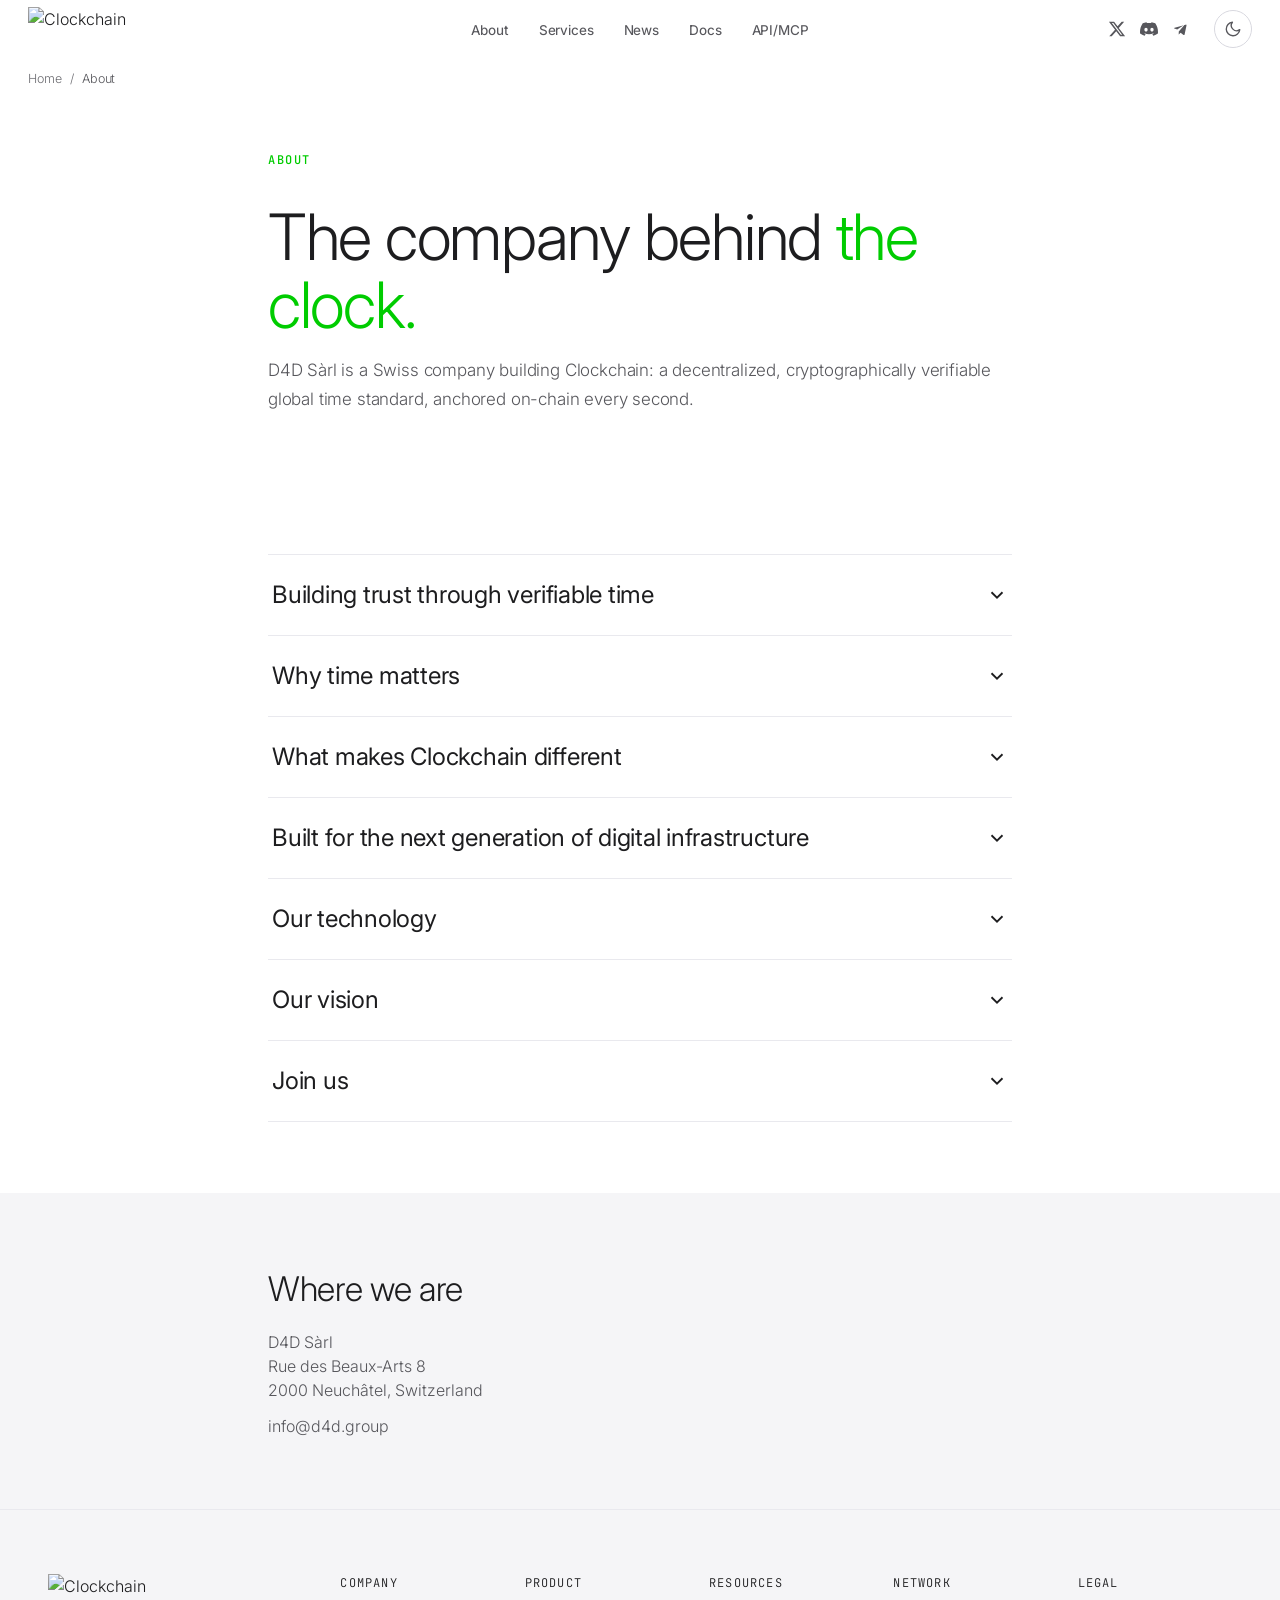
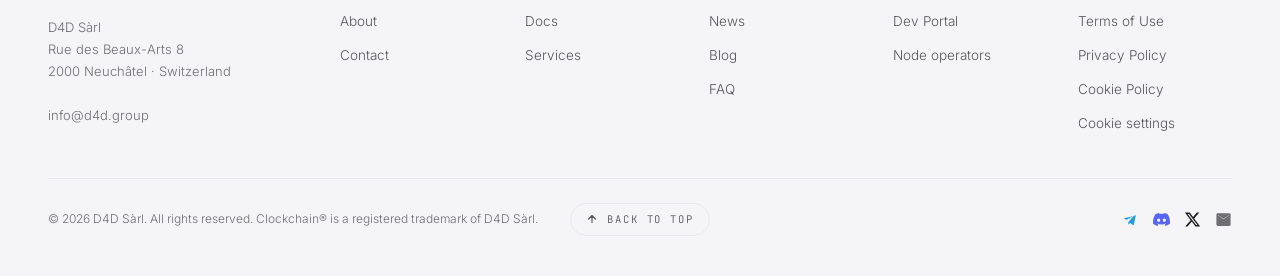
==== commit 0afa10e7: "Final main-site round (notes 8/25): UTC off live box, digital-world hero, immutable-ledger line, FAQ" ====
--- a/about.html
+++ b/about.html
@@ -4,15 +4,15 @@
   <meta charset="UTF-8" />
   <meta name="viewport" content="width=device-width, initial-scale=1.0" />
   <title>About · Clockchain</title>
-  <meta name="description" content="About D4D Sàrl and Clockchain: a Swiss company building the world's first verifiable global time network. Patent US 12,022,015." />
+  <meta name="description" content="About D4D Sàrl and Clockchain: a Swiss company building the world's first verifiable global time network." />
   <link rel="icon" type="image/png" sizes="32x32" href="assets/favicon-32.png" />
   <link rel="icon" type="image/png" sizes="512x512" href="assets/favicon-512.png" />
   <link rel="apple-touch-icon" href="assets/apple-touch-icon.png" />
   <link rel="preconnect" href="https://fonts.googleapis.com" />
   <link rel="preconnect" href="https://fonts.gstatic.com" crossorigin />
   <link href="https://fonts.googleapis.com/css2?family=Space+Grotesk:wght@400;500;600;700&family=Inter:wght@100;200;300;400;500;600&family=JetBrains+Mono:wght@400;500&display=swap" rel="stylesheet" />
-  <link rel="stylesheet" href="styles.css?v=3" />
-  <link rel="stylesheet" href="site.css?v=16" />
+  <link rel="stylesheet" href="styles.css?v=5" />
+  <link rel="stylesheet" href="site.css?v=17" />
   <script>window.CC_GA_ID = 'G-56GW11EBX3';</script>
   <script>(function(){try{var t=localStorage.getItem('cc-theme');if(t==='eclipse'||t==='daylight'){document.documentElement.setAttribute('data-variant',t);}}catch(e){}})();</script>
 
@@ -128,18 +128,6 @@
             </div>
           </details>
 
-          <details class="about-acc" id="patent">
-            <summary><span class="about-acc-title">Patent</span><svg class="about-acc-chev" viewBox="0 0 24 24" aria-hidden="true"><path d="M6 9l6 6 6-6"/></svg></summary>
-            <div class="about-acc-body">
-              <p>Clockchain's method for producing a verifiable, immutable, blockchain-native time standard is patented.</p>
-              <div class="patent-card">
-                <div><span class="cw-label">United States Patent</span><span class="mono">US 12,022,015</span></div>
-                <div><span class="cw-label">Title</span><span>Method for distributed and secure timekeeping</span></div>
-                <div><span class="cw-label">Granted</span><span>June 2024</span></div>
-              </div>
-            </div>
-          </details>
-
           <details class="about-acc">
             <summary><span class="about-acc-title">Join us</span><svg class="about-acc-chev" viewBox="0 0 24 24" aria-hidden="true"><path d="M6 9l6 6 6-6"/></svg></summary>
             <div class="about-acc-body">
@@ -165,7 +153,7 @@
 
   <div id="site-footer"></div>
 
-  <script src="components.js?v=2"></script>
+  <script src="components.js?v=3"></script>
   <script src="app.js?v=3"></script>
   <script src="contact.js?v=1"></script>
   <script src="consent.js?v=1"></script>
--- a/styles.css
+++ b/styles.css
@@ -364,10 +364,24 @@
   .nav-cta{display:none;}
   .nav-burger{display:flex;}
   .nav-theme{display:none;}
+  /* width-driven logo: height follows aspect, so iOS Display Zoom / Larger Text
+     can never squash it against the burger (img max-width:100% + fixed height did) */
+  .nav-logo img{width:min(56vw,220px);height:auto;}
+  .nav-burger{flex:0 0 auto;}
+}
+@media(max-width:400px){
+  .nav{padding:0 18px;}
 }
 @media(min-width:861px){
   .mobile-menu{display:none;}
 }
+
+/* ============ BREADCRUMBS (injected by components.js on subpages) ============ */
+.crumbs{position:absolute;top:70px;left:0;right:0;z-index:5;display:flex;align-items:center;gap:8px;padding:0 28px;font-size:12.5px;letter-spacing:-0.005em;color:var(--fg-3);pointer-events:none;}
+.crumbs a{color:var(--fg-3);pointer-events:auto;transition:color .2s ease;}
+.crumbs a:hover{color:var(--accent);}
+.crumbs span[aria-current]{color:var(--fg-2);}
+@media(max-width:400px){.crumbs{padding:0 18px;}}
 
 /* ============ HERO (orbital-logo animation over a light horizon) ============ */
 .hero{
@@ -1150,6 +1164,8 @@
 .newsroom-teaser{padding:var(--band) 0;border-bottom:1px solid var(--line);}
 .nt-grid{display:grid;grid-template-columns:repeat(3,1fr);gap:20px;}
 .nt-card{display:flex;flex-direction:column;gap:11px;padding:24px;border:0.5px solid var(--line);border-radius:18px;background:var(--surface);text-decoration:none;color:var(--fg);transition:transform .2s ease,border-color .2s ease,box-shadow .2s ease;}
+.nt-thumb{aspect-ratio:16/9;border-radius:10px;overflow:hidden;background:var(--bg-alt);margin-bottom:3px;}
+.nt-thumb img{width:100%;height:100%;object-fit:cover;display:block;}
 .nt-card:hover{transform:translateY(-3px);border-color:var(--line-2);box-shadow:var(--shadow);}
 .nt-top{display:flex;align-items:center;justify-content:space-between;gap:12px;}
 .nt-kicker{font-size:11.5px;font-weight:600;letter-spacing:.09em;text-transform:uppercase;color:var(--accent);}
--- a/site.css
+++ b/site.css
@@ -269,6 +269,18 @@
 .cmp-head{display:flex;align-items:center;justify-content:space-between;gap:12px;margin-bottom:6px;}
 .cmp-title{font-family:var(--f-display);font-size:15px;font-weight:600;color:var(--fg);}
 .cmp-note{font-size:12.5px;color:var(--fg-2);margin-top:12px;line-height:1.5;}
+/* small / zoomed phones (iOS Display Zoom): tighter type + a wider Time-source
+   column so cells stop wrapping 4-5 lines deep */
+@media(max-width:400px){
+  .cmp-title{font-size:13.5px;}
+  .cmp-t-time .cw-row,.cmp-t-chain .cw-row{
+    font-size:10px;gap:5px;padding:7px 0;
+    grid-template-columns:.9fr 1fr 1.5fr .8fr;
+  }
+  .cw-row-head{font-size:9px;letter-spacing:.05em;}
+  .cmp-verify{font-size:10.5px;}
+  .cmp-note{font-size:11.5px;}
+}
 
 /* ===== Use Cases ===== */
 /* section rhythm to match neighbours */
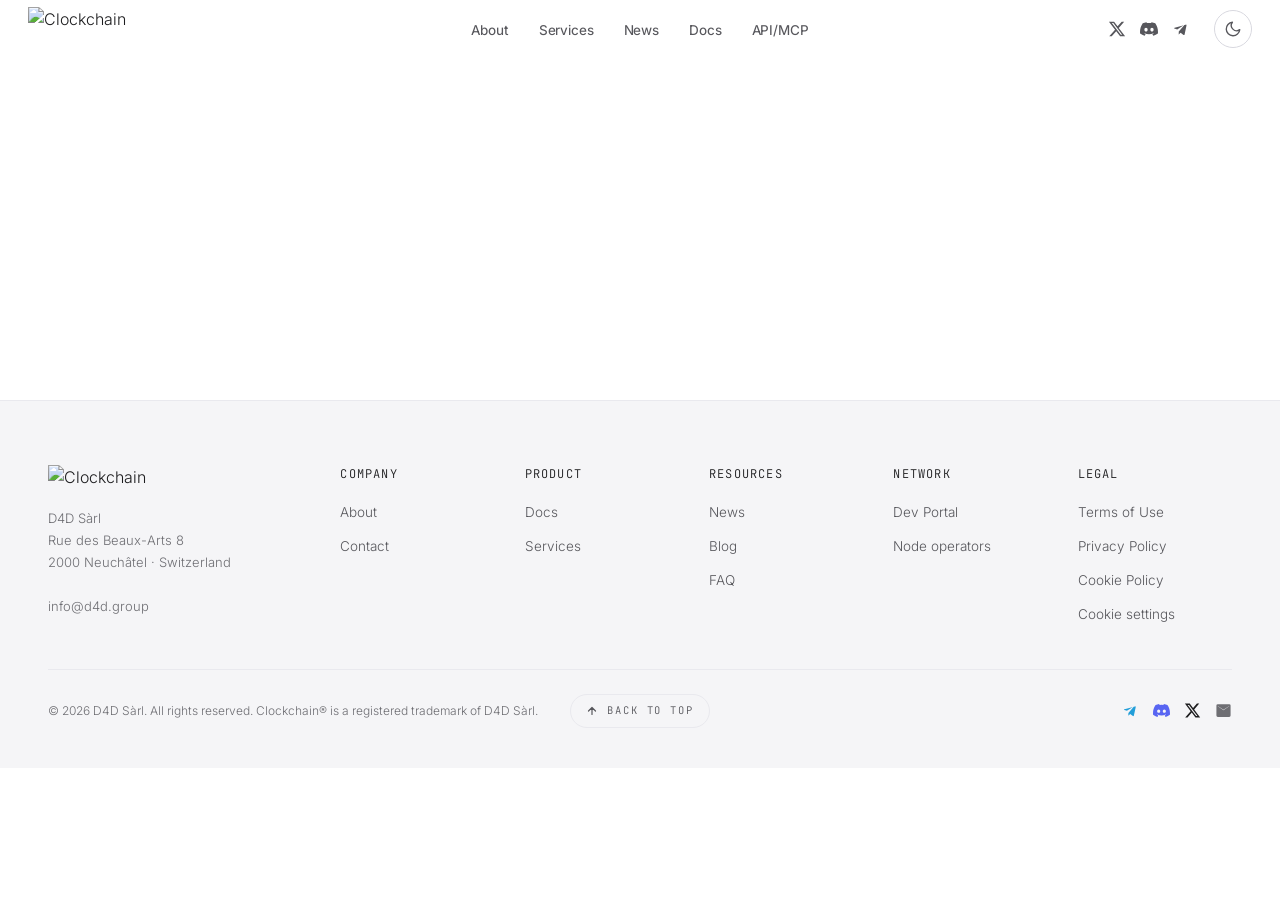
==== commit 4901da2b: "changes for UI staging" ====
--- a/about.html
+++ b/about.html
@@ -1,155 +1,59 @@
 <!DOCTYPE html>
-<html lang="en" data-variant="daylight" data-accent="bright" data-font="inter" data-bodyfont="inter" data-headweight="light" data-bodyweight="light" data-density="comfortable">
+<html lang="en" data-variant="daylight" data-accent="bright" data-font="inter" data-bodyfont="inter"
+  data-headweight="light" data-bodyweight="light" data-density="comfortable">
+
 <head>
   <meta charset="UTF-8" />
   <meta name="viewport" content="width=device-width, initial-scale=1.0" />
   <title>About · Clockchain</title>
-  <meta name="description" content="About D4D Sàrl and Clockchain: a Swiss company building the world's first verifiable global time network." />
+  <meta name="description"
+    content="About D4D Sàrl and Clockchain: a Swiss company building the world's first verifiable global time network." />
   <link rel="icon" type="image/png" sizes="32x32" href="assets/favicon-32.png" />
   <link rel="icon" type="image/png" sizes="512x512" href="assets/favicon-512.png" />
   <link rel="apple-touch-icon" href="assets/apple-touch-icon.png" />
   <link rel="preconnect" href="https://fonts.googleapis.com" />
   <link rel="preconnect" href="https://fonts.gstatic.com" crossorigin />
-  <link href="https://fonts.googleapis.com/css2?family=Space+Grotesk:wght@400;500;600;700&family=Inter:wght@100;200;300;400;500;600&family=JetBrains+Mono:wght@400;500&display=swap" rel="stylesheet" />
+  <link
+    href="https://fonts.googleapis.com/css2?family=Space+Grotesk:wght@400;500;600;700&family=Inter:wght@100;200;300;400;500;600&family=JetBrains+Mono:wght@400;500&display=swap"
+    rel="stylesheet" />
   <link rel="stylesheet" href="styles.css?v=5" />
-  <link rel="stylesheet" href="site.css?v=17" />
+  <link rel="stylesheet" href="site.css?v=18" />
   <script>window.CC_GA_ID = 'G-56GW11EBX3';</script>
-  <script>(function(){try{var t=localStorage.getItem('cc-theme');if(t==='eclipse'||t==='daylight'){document.documentElement.setAttribute('data-variant',t);}}catch(e){}})();</script>
+  <script>(function () { try { var t = localStorage.getItem('cc-theme'); if (t === 'eclipse' || t === 'daylight') { document.documentElement.setAttribute('data-variant', t); } } catch (e) { } })();</script>
 
+  <script>
+    (() => {
+      try {
+        var pTime = fetch('https://stagingapi.clockchain.network/api/admin/cms/pages/b42e0f9f-dc17-412c-97b9-65d81d99fff9')
+          .then(function (r) {
+            if (!r.ok) throw new Error("HTTP " + r.status);
+            return r.json();
+          })
+          .then(function (json) {
+            var el = document.getElementById("dynamic-content")
+            var content = json?.data?.additionalFields?.content
+            if (content) {
+              el.innerHTML = content
+            }
+          })
+      } catch {
+
+      }
+    })()
+  </script>
 </head>
+
 <body>
 
   <a class="skip-link" href="#main-content">Skip to main content</a>
 
   <div id="site-nav"></div>
 
-  <main id="main-content" tabindex="-1">
-
-    <section class="about-hero">
-      <div class="container">
-        <span class="tag">About</span>
-        <h1>The company behind <em>the clock.</em></h1>
-        <p class="body-lg">D4D Sàrl is a Swiss company building Clockchain: a decentralized, cryptographically verifiable global time standard, anchored on-chain every second.</p>
-      </div>
-    </section>
-
-    <!-- ===== ABOUT: expandable sections (R2 #11, from About Clockchain.docx) ===== -->
-    <section class="about-acc-wrap reveal">
-      <div class="container">
-        <div class="about-acc-list">
-
-          <details class="about-acc">
-            <summary><span class="about-acc-title">Building trust through verifiable time</span><svg class="about-acc-chev" viewBox="0 0 24 24" aria-hidden="true"><path d="M6 9l6 6 6-6"/></svg></summary>
-            <div class="about-acc-body">
-              <p class="lead">Every digital system depends on one assumption: that time is accurate.</p>
-              <p>From financial transactions and AI decision-making to digital evidence and smart contract execution, timestamps determine the order of events, establish accountability, and enable trust. Yet today's digital infrastructure relies on fragmented and often unverifiable time sources that can drift, be manipulated, or become inconsistent across systems.</p>
-              <p>Clockchain was created to solve this challenge.</p>
-              <p>Clockchain is pioneering a new category of digital infrastructure: a decentralized, blockchain-based global time network that provides a cryptographically verifiable, independently auditable proof of time. By combining multiple trusted global time references with decentralized consensus, Clockchain creates a resilient, tamper-resistant time standard that organizations can trust for their most critical applications.</p>
-              <p>Our mission is simple: to establish a universally trusted standard for verifiable time.</p>
-            </div>
-          </details>
-
-          <details class="about-acc">
-            <summary><span class="about-acc-title">Why time matters</span><svg class="about-acc-chev" viewBox="0 0 24 24" aria-hidden="true"><path d="M6 9l6 6 6-6"/></svg></summary>
-            <div class="about-acc-body">
-              <p class="lead">Nearly every digital interaction depends on the integrity of time.</p>
-              <p>Every financial trade, AI decision, software log, blockchain transaction, sensor reading, and legal record relies on timestamps to determine when something occurred. If those timestamps are inaccurate, inconsistent, or vulnerable to manipulation, the integrity of the entire system can be compromised.</p>
-              <p>Traditional timestamping methods often depend on centralized servers or individual system clocks. These approaches can introduce inconsistencies, create single points of failure, and make independent verification difficult.</p>
-              <p>As artificial intelligence, autonomous systems, digital finance, and interconnected infrastructure continue to expand, trustworthy time is becoming as fundamental as secure identity and reliable networking.</p>
-              <p>Clockchain was built to provide that foundation.</p>
-            </div>
-          </details>
-
-          <details class="about-acc">
-            <summary><span class="about-acc-title">What makes Clockchain different</span><svg class="about-acc-chev" viewBox="0 0 24 24" aria-hidden="true"><path d="M6 9l6 6 6-6"/></svg></summary>
-            <div class="about-acc-body">
-              <p class="lead">Clockchain introduces a new approach to trusted time.</p>
-              <p>Rather than relying on a single authority, Clockchain continuously aggregates multiple independent, trusted time sources and establishes a unified network time through decentralized consensus. The resulting timestamp is permanently recorded on the Clockchain Network, creating an immutable and independently verifiable proof of when an event occurred.</p>
-              <p>This approach delivers:</p>
-              <ul class="about-list">
-                <li>Independent verification of time</li>
-                <li>Tamper-resistant timestamp records</li>
-                <li>Cryptographic proof of event ordering</li>
-                <li>High availability through decentralized architecture</li>
-                <li>Transparent, auditable historical records</li>
-                <li>A common time reference across organizations and jurisdictions</li>
-              </ul>
-              <p>Clockchain is designed to complement, not replace, existing time synchronization technologies by adding a layer of verifiable trust.</p>
-            </div>
-          </details>
-
-          <details class="about-acc">
-            <summary><span class="about-acc-title">Built for the next generation of digital infrastructure</span><svg class="about-acc-chev" viewBox="0 0 24 24" aria-hidden="true"><path d="M6 9l6 6 6-6"/></svg></summary>
-            <div class="about-acc-body">
-              <p class="lead">Verifiable time has applications across virtually every industry where trust, ordering, and auditability matter.</p>
-              <p>Clockchain is designed to support:</p>
-              <ul class="about-list about-list-2">
-                <li>Artificial Intelligence and autonomous agents</li>
-                <li>Financial services and capital markets</li>
-                <li>Blockchain and Web3 applications</li>
-                <li>Smart contract scheduling and execution</li>
-                <li>Digital asset authentication</li>
-                <li>Enterprise audit and compliance</li>
-                <li>Critical infrastructure</li>
-                <li>Robotics and industrial automation</li>
-                <li>Internet of Things (IoT)</li>
-                <li>Cybersecurity and digital forensics</li>
-                <li>Government and public sector systems</li>
-                <li>Supply chain and logistics</li>
-              </ul>
-              <p>As regulatory requirements continue to evolve, organizations are increasingly expected to maintain accurate records, traceability, and reliable audit evidence. Clockchain helps strengthen those capabilities by providing independently verifiable timestamps that can enhance existing logging and recordkeeping systems.</p>
-            </div>
-          </details>
-
-          <details class="about-acc">
-            <summary><span class="about-acc-title">Our technology</span><svg class="about-acc-chev" viewBox="0 0 24 24" aria-hidden="true"><path d="M6 9l6 6 6-6"/></svg></summary>
-            <div class="about-acc-body">
-              <p class="lead">Clockchain's patented technology combines decentralized consensus with trusted global time references to produce a continuously verifiable network time.</p>
-              <p>Key capabilities include:</p>
-              <ul class="about-list">
-                <li>Blockchain-based proof of time</li>
-                <li>Timestamp generation every second</li>
-                <li>Immutable Layer 2 event logging</li>
-                <li>APIs for enterprise integration</li>
-                <li>Smart contract scheduling</li>
-                <li>Scalable architecture for high-volume timestamp verification</li>
-                <li>Cryptographically verifiable audit records</li>
-              </ul>
-              <p>Together, these capabilities enable developers and enterprises to incorporate trusted time directly into their applications and workflows.</p>
-            </div>
-          </details>
-
-          <details class="about-acc">
-            <summary><span class="about-acc-title">Our vision</span><svg class="about-acc-chev" viewBox="0 0 24 24" aria-hidden="true"><path d="M6 9l6 6 6-6"/></svg></summary>
-            <div class="about-acc-body">
-              <p class="lead">The internet standardized communication. Blockchains standardized decentralized trust. Clockchain seeks to standardize verifiable time.</p>
-              <p>We believe trustworthy time will become foundational infrastructure for the next generation of AI, finance, autonomous systems, and digital governance. As these technologies become more interconnected, organizations will require a shared, independently verifiable understanding of when events occurred, not simply a timestamp generated by an individual device or server, but one that can be validated long after the event itself.</p>
-              <p>Our vision is a digital world in which every critical event can be independently verified&mdash;when it happened and in what order.</p>
-            </div>
-          </details>
-
-          <details class="about-acc">
-            <summary><span class="about-acc-title">Join us</span><svg class="about-acc-chev" viewBox="0 0 24 24" aria-hidden="true"><path d="M6 9l6 6 6-6"/></svg></summary>
-            <div class="about-acc-body">
-              <p>Whether you're building AI systems, financial platforms, blockchain applications, enterprise software, or mission-critical infrastructure, Clockchain provides the confidence that comes from knowing not only what happened, but exactly when it happened.</p>
-              <p>We invite developers, enterprises, researchers, validators, and technology partners to join us as we build the future of trusted digital time.</p>
-              <p class="about-join-cta"><a class="btn btn-primary" href="#" data-contact>Talk to the team<svg viewBox="0 0 24 24" aria-hidden="true"><path d="M5 12h14M13 6l6 6-6 6"/></svg></a></p>
-            </div>
-          </details>
-
-        </div>
-      </div>
-    </section>
-
-    <section class="about-band alt reveal">
-      <div class="container">
-        <h2>Where we are</h2>
-        <p>D4D Sàrl<br />Rue des Beaux-Arts 8<br />2000 Neuchâtel, Switzerland</p>
-        <p><a href="mailto:info@d4d.group">info@d4d.group</a></p>
-      </div>
-    </section>
-
-  </main>
+  <div id="dynamic-content" style="min-height: 400px;">
+    <div style="width: 100%; height: 400px; display: flex; justify-content: center; align-items: center;">
+      <span class="loader"></span>
+    </div>
+  </div>
 
   <div id="site-footer"></div>
 
@@ -157,6 +61,7 @@
   <script src="app.js?v=3"></script>
   <script src="contact.js?v=1"></script>
   <script src="consent.js?v=1"></script>
-  <script>(function(){function openHash(){if(!location.hash)return;var el=document.getElementById(location.hash.slice(1));if(el&&el.tagName==='DETAILS'){el.open=true;el.scrollIntoView();}}openHash();window.addEventListener('hashchange',openHash);})();</script>
+  <script>(function () { function openHash() { if (!location.hash) return; var el = document.getElementById(location.hash.slice(1)); if (el && el.tagName === 'DETAILS') { el.open = true; el.scrollIntoView(); } } openHash(); window.addEventListener('hashchange', openHash); })();</script>
 </body>
-</html>
+
+</html>
--- a/styles.css
+++ b/styles.css
@@ -1177,3 +1177,83 @@
 .nt-cta-row{display:flex;justify-content:center;margin-top:38px;}
 .nt-cta-row .btn svg{width:16px;height:16px;stroke:currentColor;fill:none;stroke-width:2;margin-left:2px;}
 @media(max-width:860px){.nt-grid{grid-template-columns:1fr;}}
+.loader {
+  --color-1: var(--fg);
+  --size: 1px;
+
+  color: var(--color-1);
+  font-size: calc(45 * var(--size));
+  text-indent: -9999em;
+  overflow: hidden;
+  width: 1em;
+  height: 1em;
+  border-radius: 50%;
+  position: relative;
+  transform: translateZ(0);
+  animation:
+    mltShdSpin 1.7s infinite ease,
+    round 1.7s infinite ease;
+}
+
+@keyframes mltShdSpin {
+  0% {
+    box-shadow:
+      0 -0.83em 0 -0.4em,
+      0 -0.83em 0 -0.42em,
+      0 -0.83em 0 -0.44em,
+      0 -0.83em 0 -0.46em,
+      0 -0.83em 0 -0.477em;
+  }
+  5%,
+  95% {
+    box-shadow:
+      0 -0.83em 0 -0.4em,
+      0 -0.83em 0 -0.42em,
+      0 -0.83em 0 -0.44em,
+      0 -0.83em 0 -0.46em,
+      0 -0.83em 0 -0.477em;
+  }
+  10%,
+  59% {
+    box-shadow:
+      0 -0.83em 0 -0.4em,
+      -0.087em -0.825em 0 -0.42em,
+      -0.173em -0.812em 0 -0.44em,
+      -0.256em -0.789em 0 -0.46em,
+      -0.297em -0.775em 0 -0.477em;
+  }
+  20% {
+    box-shadow:
+      0 -0.83em 0 -0.4em,
+      -0.338em -0.758em 0 -0.42em,
+      -0.555em -0.617em 0 -0.44em,
+      -0.671em -0.488em 0 -0.46em,
+      -0.749em -0.34em 0 -0.477em;
+  }
+  38% {
+    box-shadow:
+      0 -0.83em 0 -0.4em,
+      -0.377em -0.74em 0 -0.42em,
+      -0.645em -0.522em 0 -0.44em,
+      -0.775em -0.297em 0 -0.46em,
+      -0.82em -0.09em 0 -0.477em;
+  }
+  100% {
+    box-shadow:
+      0 -0.83em 0 -0.4em,
+      0 -0.83em 0 -0.42em,
+      0 -0.83em 0 -0.44em,
+      0 -0.83em 0 -0.46em,
+      0 -0.83em 0 -0.477em;
+  }
+}
+
+@keyframes round {
+  0% {
+    transform: rotate(0deg);
+  }
+  100% {
+    transform: rotate(360deg);
+  }
+}
+
--- a/site.css
+++ b/site.css
@@ -193,6 +193,12 @@
 .svc-acc-body{padding:0 24px 22px 24px;}
 .svc-acc-body>p{color:var(--fg-2);max-width:64ch;margin-bottom:12px;}
 .svc-acc-body .ps-list{margin:0;}
+/* merged services page: whole box is the link */
+a.svc-acc{display:block;color:inherit;text-decoration:none;cursor:pointer;}
+a.svc-acc:hover{border-color:var(--accent-line);}
+a.svc-acc .svc-acc-head{display:flex;align-items:center;gap:18px;padding:20px 24px;font-family:var(--f-display);}
+a.svc-acc .svc-go-label{display:inline-flex;align-items:center;gap:8px;color:var(--accent);font-weight:500;margin-top:14px;}
+a.svc-acc .svc-go-label svg{width:16px;height:16px;fill:none;stroke:currentColor;stroke-width:2;}
 
 /* ===== HOW: link row ===== */
 .how-more{display:flex;justify-content:center;margin-top:40px;}
@@ -448,7 +454,7 @@
 /* ===== Services page ===== */
 .svc-hero{padding:calc(var(--band-sm) + 76px) 24px 0;background:var(--bg);}
 .svc-hero .container{max-width:1120px;}
-.svc-page{padding:var(--band-sm) 24px var(--band);}
+.svc-page{padding:calc(var(--band-sm) + 44px) 24px var(--band);} /* +44px: clear the fixed nav + breadcrumb strip (other heroes carry this clearance in their own padding) */
 .svc-page .container{max-width:1120px;}
 .svc-page .services-head{margin-bottom:44px;}
 .svc-page .services-head h1{font-family:var(--f-display);font-size:clamp(38px,5vw,60px);letter-spacing:-0.02em;line-height:1.05;margin:16px 0 16px;}
